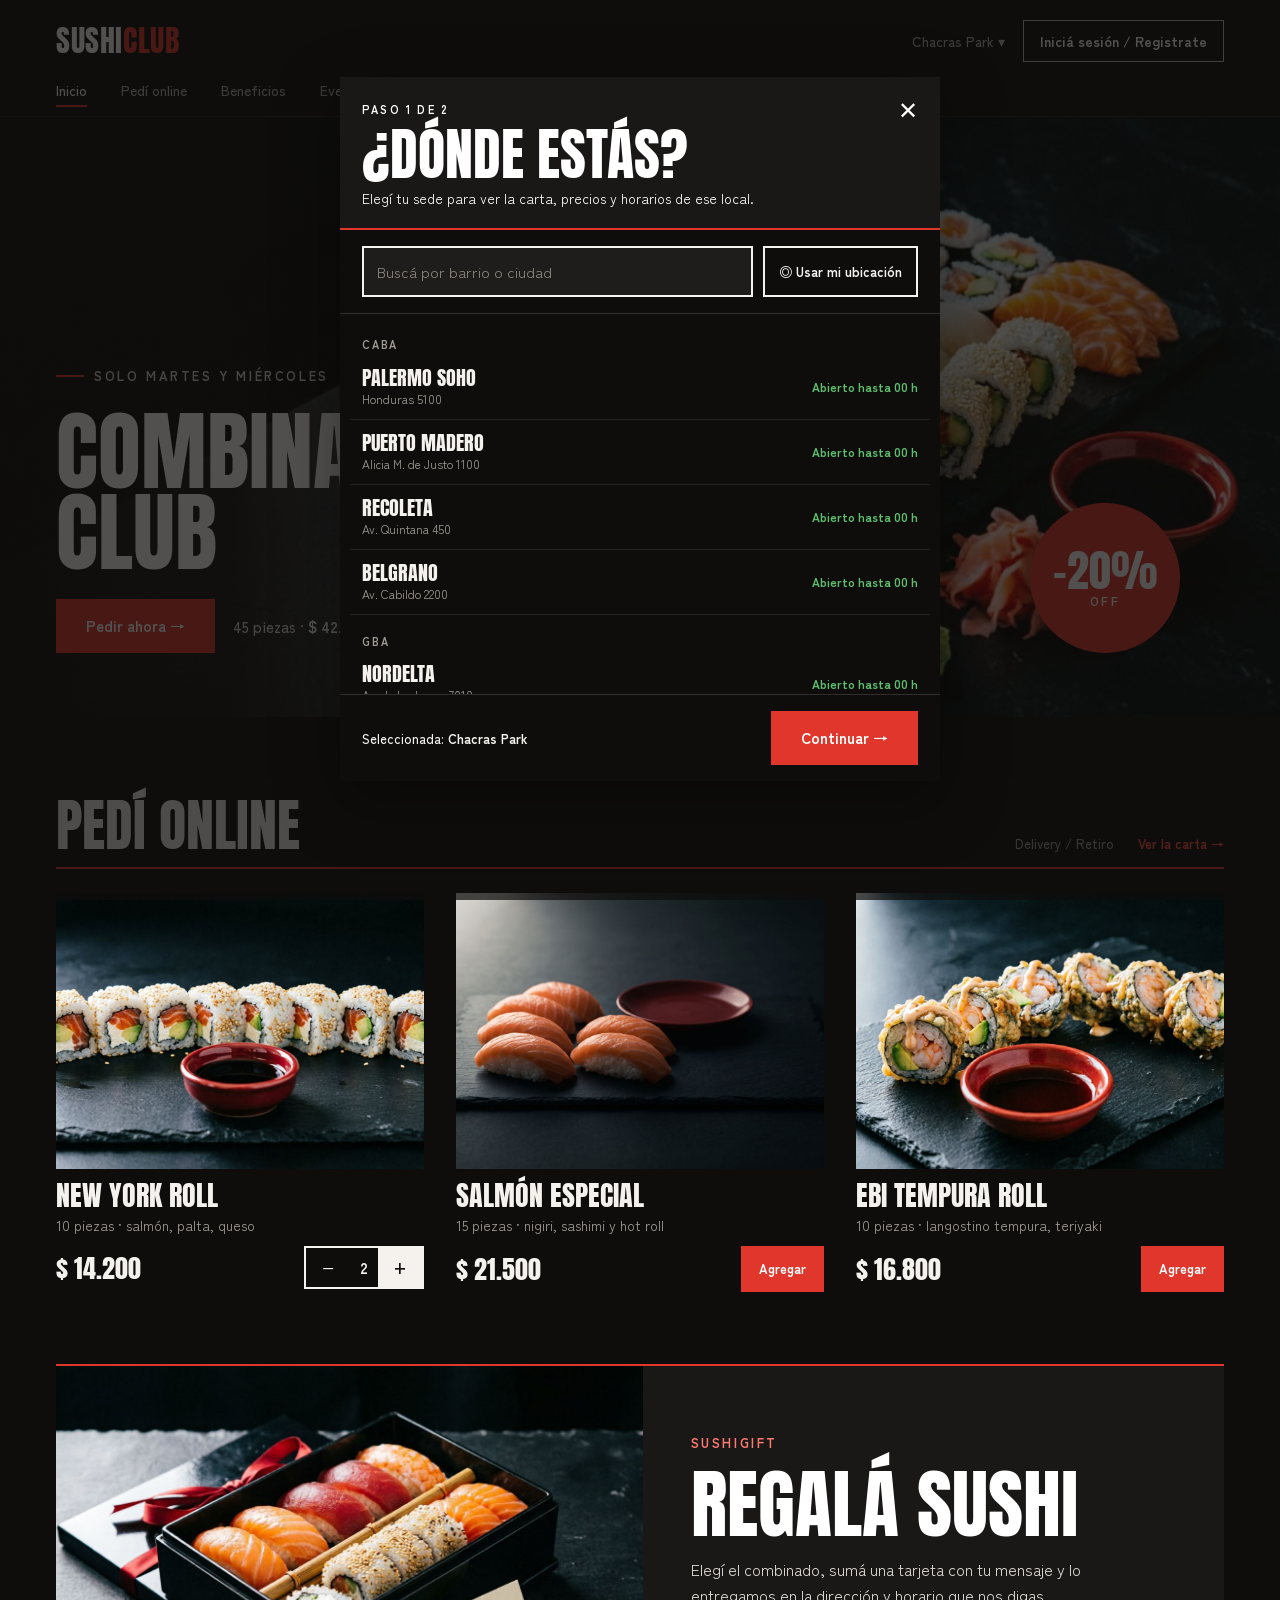
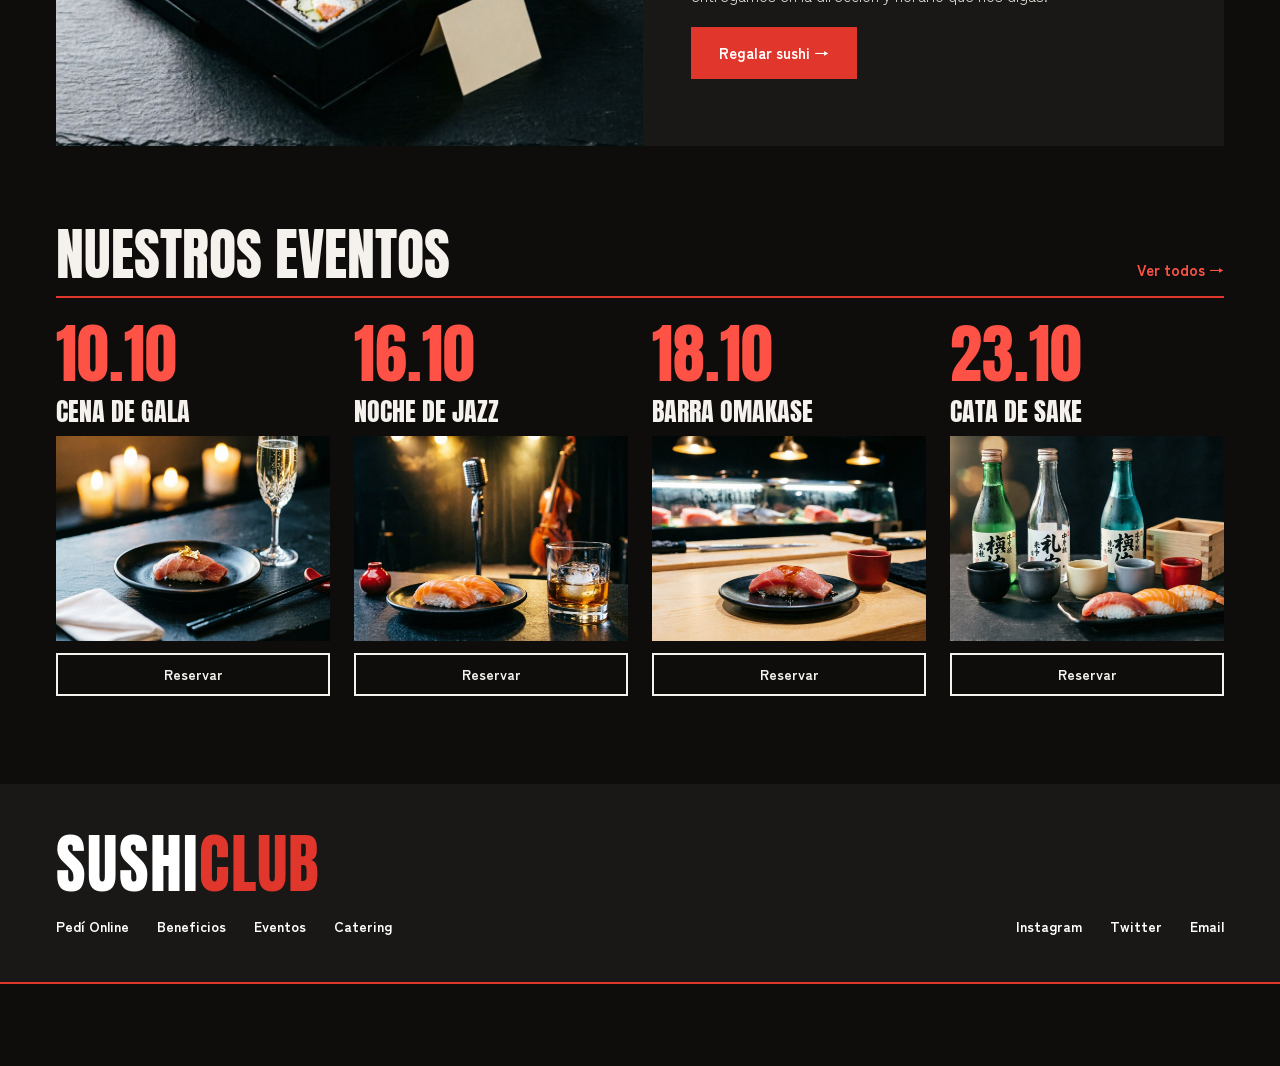
==== index.html @ 19470ce2 "Initializing repository" ====
<!doctype html>
<html lang="es">
<head>
  <meta charset="utf-8">
  <meta name="viewport" content="width=device-width, initial-scale=1">
  <title>SushiClub · Sushi para pedir, regalar y celebrar</title>
  <meta name="theme-color" content="#0e0d0c">
  <link rel="icon" href="img/favicon.svg" type="image/svg+xml">
  <link rel="preconnect" href="https://fonts.googleapis.com">
  <link rel="preconnect" href="https://fonts.gstatic.com" crossorigin>
  <link href="https://fonts.googleapis.com/css2?family=Anton&family=IBM+Plex+Mono:wght@400&family=Zen+Kaku+Gothic+New:wght@400;500;700&display=swap" rel="stylesheet">
  <link rel="stylesheet" href="css/global.css">
  <link rel="stylesheet" href="css/home.css">
  <script type="module" src="js/home.js"></script>
</head>
<body>
  <main id="principal">
    <section class="portada" aria-labelledby="titulo-portada">
      <div class="contenedor portada__interior">
        <div class="portada__sello" aria-hidden="true"><span class="portada__sello-numero">−20%</span><span class="portada__sello-texto">OFF</span></div>
        <div class="portada__contenido">
          <span class="portada__antetitulo"><span class="portada__guion"></span>SOLO MARTES Y MIÉRCOLES</span>
          <h1 class="portada__titulo" id="titulo-portada"><span>Combinado</span><span>Club</span></h1>
          <div class="portada__accion">
            <button type="button" class="boton" data-accion="agregar-portada">Pedir ahora →</button>
            <span class="portada__precio"><span class="solo-desktop">45 piezas · </span><b>$ 42.900</b> <s>$ 53.600</s></span>
          </div>
        </div>
      </div>
    </section>

    <section class="contenedor inicio-bloque" aria-labelledby="titulo-online">
      <div class="encabezado-seccion">
        <h2 class="titulo-seccion" id="titulo-online">Pedí online</h2>
        <div class="encabezado-seccion__extra solo-desktop"><span>Delivery / Retiro</span><a class="enlace-rojo" href="pages/carta.html">Ver la carta →</a></div>
      </div>
      <div class="inicio-productos" id="inicio-productos"></div>
      <div class="inicio-mas solo-mobile"><a class="enlace-rojo" href="pages/carta.html">Ver la carta →</a></div>
    </section>

    <div class="contenedor inicio-regalo-contenedor">
      <section class="inicio-regalo" aria-labelledby="titulo-regalo">
        <div class="imagen inicio-regalo__imagen"><img src="img/gift/sushigift.jpg" alt="Caja SushiGift con cinta roja" loading="lazy"></div>
        <span class="inicio-regalo__antetitulo">SUSHIGIFT</span>
        <h2 class="inicio-regalo__titulo" id="titulo-regalo">Regalá sushi</h2>
        <p class="inicio-regalo__texto">
          <span class="solo-desktop">Elegí el combinado, sumá una tarjeta con tu mensaje y lo entregamos en la dirección y horario que nos digas.</span>
          <span class="solo-mobile">Elegí el combinado, sumá tu mensaje y lo entregamos donde nos digas.</span>
        </p>
        <a class="boton inicio-regalo__accion" href="pages/gift.html">Regalar sushi →</a>
      </section>
    </div>

    <section class="contenedor inicio-bloque inicio-bloque--ultimo" aria-labelledby="titulo-eventos">
      <div class="encabezado-seccion">
        <h2 class="titulo-seccion" id="titulo-eventos">Nuestros eventos</h2>
        <a class="enlace-rojo solo-desktop" href="pages/eventos.html">Ver todos →</a>
      </div>
      <div class="inicio-eventos" id="inicio-eventos"></div>
    </section>
  </main>
</body>
</html>
---- css/global.css ----
/* ==========================================================================
   SushiClub · estilos globales
   Variables, reset, tipografía, layout y componentes compartidos.
   ========================================================================== */

:root {
  /* Fondos */
  --fondo: #0e0d0c;
  --fondo-2: #1a1817;
  --fondo-3: #1f1d1b;
  --fondo-4: #2a2724;
  --linea: #3a3734;
  --raya-a: #1c1a19;
  --raya-b: #181615;

  /* Texto */
  --texto: #f5f2ee;
  --texto-2: #dcd7d0;
  --texto-3: #c4bfb8;
  --apagado: #b9b4ad;
  --apagado-2: #a39d95;
  --apagado-3: #8c867e;

  /* Acento */
  --rojo: #e0362b;
  --rojo-oscuro: #c8261c;
  --rojo-claro: #ff5247;
  --rojo-suave: #ff7a70;
  --verde: #5fbf6e;
  --whatsapp: #25d366;
  --whatsapp-claro: #3ee07a;

  /* Bordes */
  --borde: rgba(245, 242, 238, .25);
  --borde-suave: rgba(245, 242, 238, .2);
  --borde-tenue: rgba(245, 242, 238, .15);

  /* Tipografía */
  --fuente-texto: 'Zen Kaku Gothic New', system-ui, sans-serif;
  --fuente-titulo: 'Anton', 'Impact', sans-serif;
  --fuente-mono: 'IBM Plex Mono', ui-monospace, monospace;

  /* Layout */
  --ancho-maximo: 1280px;
  --margen: clamp(18px, 4.4vw, 56px);
  --distancia-panel: 72px;
}

/* ---------- Reset ---------- */
*, *::before, *::after { box-sizing: border-box; }
html { -webkit-text-size-adjust: 100%; text-size-adjust: 100%; }
body {
  margin: 0;
  min-height: 100vh;
  background: var(--fondo);
  color: var(--texto);
  font: 400 15px/1.5 var(--fuente-texto);
  -webkit-font-smoothing: antialiased;
}
img { display: block; max-width: 100%; }
h1, h2, h3, h4, p { margin: 0; }
ul, ol { margin: 0; padding: 0; list-style: none; }
a { color: inherit; text-decoration: none; }
button {
  font: inherit;
  color: inherit;
  background: none;
  border: 0;
  padding: 0;
  cursor: pointer;
  text-align: inherit;
}
input, textarea, select { font-family: inherit; color: var(--texto); }
input::placeholder, textarea::placeholder { color: var(--apagado-3); }
:focus-visible { outline: 2px solid var(--rojo-suave); outline-offset: 2px; }
[hidden] { display: none !important; }

.salto-contenido {
  position: absolute;
  left: 12px;
  top: -60px;
  z-index: 100;
  padding: 10px 14px;
  background: var(--rojo);
  color: #fff;
  font-weight: 700;
}
.salto-contenido:focus { top: 12px; }

/* ---------- Layout ---------- */
.contenedor {
  width: 100%;
  max-width: var(--ancho-maximo);
  margin-inline: auto;
  padding-inline: var(--margen);
}

/* Banda oscura (encabezados de pantalla, paneles). --filete suma la línea roja inferior. */
.banda { background: var(--fondo-2); color: #fff; }
.banda--filete { box-shadow: inset 0 -2px 0 var(--rojo); }

.solo-mobile { display: none !important; }
@media (max-width: 899px) {
  .solo-desktop { display: none !important; }
  .solo-mobile { display: revert !important; }
}

/* Dos columnas: contenido + panel lateral (carrito, pago, catering, gift). */
.dos-columnas {
  display: flex;
  flex-wrap: wrap;
  gap: clamp(32px, 5vw, 64px);
  align-items: flex-start;
  padding-top: clamp(28px, 4.4vw, 56px);
  padding-bottom: clamp(48px, 6.9vw, 88px);
}
.dos-columnas__principal { flex: 1 1 560px; min-width: 0; }
.dos-columnas__lateral { flex: 1 1 340px; max-width: 100%; }

/* ---------- Tipografía ---------- */
.titulo-pantalla {
  font: 400 clamp(52px, 7.5vw, 96px)/.9 var(--fuente-titulo);
  text-transform: uppercase;
}
.titulo-pantalla--filete { border-bottom: 2px solid var(--rojo); padding-bottom: 14px; }

.titulo-seccion {
  font: 400 clamp(38px, 4.4vw, 56px)/1 var(--fuente-titulo);
  text-transform: uppercase;
}

.antetitulo {
  font: 700 clamp(11px, 1.1vw, 14px) var(--fuente-texto);
  letter-spacing: .2em;
}
.antetitulo--suave { color: var(--rojo-suave); }

.bajada {
  font: 400 clamp(14px, 1.3vw, 16px)/1.6 var(--fuente-texto);
  color: var(--texto-2);
}

.texto-mono { font: 400 13px var(--fuente-mono); color: var(--apagado-2); }

.enlace-rojo { color: var(--rojo-claro); font-weight: 700; white-space: nowrap; }
.enlace-rojo:hover { color: var(--rojo-suave); }

.logo {
  font: 400 30px/1 var(--fuente-titulo);
  letter-spacing: .02em;
  color: #fff;
  white-space: nowrap;
}
.logo span { color: var(--rojo); }
.logo--chico { font-size: 23px; }
.logo--mediano { font-size: clamp(21px, 2.4vw, 30px); }
.logo--grande { font-size: 64px; }

/* Encabezado de sección con filete rojo */
.encabezado-seccion {
  display: flex;
  flex-wrap: wrap;
  gap: 8px 20px;
  justify-content: space-between;
  align-items: flex-end;
  border-bottom: 2px solid var(--rojo);
  padding-bottom: 14px;
}
.encabezado-seccion__extra {
  display: flex;
  gap: 16px 24px;
  align-items: baseline;
  font: 500 13px var(--fuente-texto);
  color: var(--apagado-2);
}

/* Cabecera de pantalla (banda con antetítulo + título) */
.cabecera-pantalla {
  padding-top: clamp(24px, 3.2vw, 40px);
  padding-bottom: clamp(36px, 5vw, 64px);
}
.cabecera-pantalla .titulo-pantalla { margin-top: 10px; }
.cabecera-pantalla .bajada { margin-top: 18px; max-width: 480px; }

/* ---------- Botones ---------- */
.boton {
  display: inline-flex;
  align-items: center;
  justify-content: center;
  gap: 10px;
  padding: 16px 28px;
  background: var(--rojo);
  color: #fff;
  border: 2px solid var(--rojo);
  font: 700 15px/1.2 var(--fuente-texto);
  text-align: center;
  white-space: nowrap;
  cursor: pointer;
  transition: background .15s, border-color .15s, color .15s;
}
.boton:hover { background: var(--rojo-oscuro); border-color: var(--rojo-oscuro); }
.boton--borde { background: transparent; border-color: var(--texto); color: var(--texto); }
.boton--borde:hover { background: var(--texto); border-color: var(--texto); color: var(--fondo); }
.boton--claro { background: var(--texto); border-color: var(--texto); color: var(--fondo); }
.boton--claro:hover { background: #fff; border-color: #fff; }
.boton--chico { padding: 11px 16px; font-size: 13px; }
.boton--grande { padding: 16px 28px; font-size: 16px; }
.boton--ancho { display: flex; width: 100%; }
.boton.esta-deshabilitado, .boton:disabled { background: var(--apagado-2); border-color: var(--apagado-2); cursor: not-allowed; }
.boton--whatsapp { background: var(--whatsapp); border-color: var(--whatsapp); color: var(--fondo); }
.boton--whatsapp:hover { background: var(--whatsapp-claro); border-color: var(--whatsapp-claro); }

.boton-texto {
  font: 500 13px var(--fuente-texto);
  color: var(--apagado-2);
  text-decoration: underline;
  padding: 10px 0;
  white-space: nowrap;
}
.boton-texto:hover { color: var(--texto); }

/* ---------- Imagen (con fondo rayado mientras carga) ---------- */
.imagen {
  position: relative;
  overflow: hidden;
  background: repeating-linear-gradient(135deg, var(--raya-a) 0 12px, var(--raya-b) 12px 24px);
  aspect-ratio: 4 / 3;
}
.imagen img { width: 100%; height: 100%; object-fit: cover; }
.imagen--cuadrada { aspect-ratio: 1; }
.imagen--panoramica { aspect-ratio: 16 / 9; }
.imagen--tarjeta { aspect-ratio: 16 / 10; }

/* ---------- Etiquetas e insignias ---------- */
.etiqueta {
  position: absolute;
  top: 0;
  left: 0;
  padding: 5px 8px;
  background: var(--fondo-2);
  color: #fff;
  font: 700 10px var(--fuente-texto);
  letter-spacing: .1em;
}
.insignia {
  display: inline-block;
  align-self: flex-start;
  padding: 3px 8px;
  background: var(--rojo);
  color: #fff;
  font: 700 11px var(--fuente-texto);
  letter-spacing: .14em;
}
.insignia--mini { padding: 2px 6px; font-size: 10px; letter-spacing: .12em; }

/* ---------- Selector de cantidad ---------- */
.cantidad {
  display: inline-flex;
  align-items: center;
  border: 2px solid var(--texto);
  font: 700 15px var(--fuente-texto);
}
.cantidad__boton { width: 44px; padding: 9px 0; text-align: center; }
.cantidad__boton:hover { background: var(--fondo-4); }
.cantidad__boton--mas { background: var(--texto); color: var(--fondo); }
.cantidad__boton--mas:hover { background: #fff; }
.cantidad__valor { min-width: 28px; padding: 0 4px; text-align: center; white-space: nowrap; }

/* ---------- Pasos numerados ---------- */
.pasos {
  display: flex;
  gap: clamp(8px, 1.6vw, 20px);
  align-items: center;
  padding: 18px 0;
  font: 700 13px var(--fuente-texto);
  overflow-x: auto;
  scrollbar-width: none;
}
.pasos__item, .pasos__boton { flex: none; display: flex; align-items: center; gap: 8px; color: var(--apagado-3); }
.pasos__numero {
  display: grid;
  place-items: center;
  width: 26px;
  height: 26px;
  background: var(--apagado);
  color: #fff;
  font: 400 14px var(--fuente-titulo);
}
.pasos__item.esta-hecho, .pasos__item.esta-actual, .pasos__item.esta-hecho .pasos__boton { color: var(--texto); }
.pasos__item.esta-hecho .pasos__numero, .pasos__item.esta-actual .pasos__numero { background: var(--rojo); }
.pasos__boton:hover span:last-child { text-decoration: underline; }
.pasos-linea { border-bottom: 1px solid var(--borde-tenue); }

/* ---------- Fichas y opciones ---------- */
.fichas { display: flex; flex-wrap: wrap; gap: 8px; }
.ficha {
  flex: none;
  padding: 12px 16px;
  border: 2px solid var(--borde);
  background: transparent;
  color: var(--texto);
  font: 700 13px var(--fuente-texto);
  white-space: nowrap;
}
.ficha:hover { border-color: var(--texto); }
.ficha.esta-activo { background: var(--texto); border-color: var(--texto); color: var(--fondo); }

.opciones { display: grid; grid-template-columns: repeat(auto-fit, minmax(200px, 1fr)); gap: 12px; }
.opcion {
  display: flex;
  flex-direction: column;
  gap: 4px;
  padding: 16px;
  border: 2px solid var(--borde-suave);
  background: transparent;
  color: var(--texto);
}
.opcion:hover { border-color: var(--borde); }
.opcion.esta-activo { border-color: var(--rojo); background: var(--fondo-3); }
.opcion.esta-deshabilitado { color: var(--apagado-2); cursor: not-allowed; }
.opcion__titulo { font: 700 15px var(--fuente-texto); }
.opcion__detalle { font: 400 12px var(--fuente-texto); opacity: .75; }

/* Radio grande (retiro / delivery) */
.tarjeta-radio {
  display: flex;
  gap: 14px;
  align-items: center;
  width: 100%;
  padding: 16px;
  border: 2px solid var(--linea);
}
.tarjeta-radio.esta-activo { border-color: var(--rojo); }
.tarjeta-radio__punto {
  flex: none;
  display: grid;
  place-items: center;
  width: 18px;
  height: 18px;
  border: 2px solid #fff;
  border-radius: 50%;
}
.tarjeta-radio.esta-activo .tarjeta-radio__punto::after {
  content: '';
  width: 10px;
  height: 10px;
  border-radius: 50%;
  background: var(--rojo);
}
.tarjeta-radio__texto { flex: 1; display: flex; flex-direction: column; gap: 2px; }
.tarjeta-radio__titulo { font: 700 16px var(--fuente-texto); }
.tarjeta-radio__detalle { font: 400 13px var(--fuente-texto); color: var(--apagado); }

/* ---------- Formularios ---------- */
.grilla-form { display: grid; grid-template-columns: repeat(auto-fit, minmax(220px, 1fr)); gap: 14px; }
.grilla-form--chica { grid-template-columns: repeat(auto-fit, minmax(140px, 1fr)); }
.campo { display: flex; flex-direction: column; gap: 6px; min-width: 0; }
.campo--completo { grid-column: 1 / -1; }
.campo__etiqueta { font: 700 13px var(--fuente-texto); }
.entrada {
  width: 100%;
  padding: 14px;
  border: 2px solid var(--borde);
  background: var(--fondo-3);
  font-size: 15px;
  border-radius: 0;
  outline: none;
  -webkit-appearance: none;
  appearance: none;
}
.entrada:focus { border-color: var(--texto); }
.entrada.tiene-error { border-color: var(--rojo); }
textarea.entrada { resize: vertical; }
input[type="date"].entrada { padding: 13px; color-scheme: dark; }
.error-form { font: 700 13px var(--fuente-texto); color: var(--rojo-claro); }
.error-form--chico { font-size: 12px; }

.casilla {
  display: flex;
  gap: 12px;
  align-items: flex-start;
  font: 500 14px/1.5 var(--fuente-texto);
  text-align: left;
}
.casilla__caja {
  flex: none;
  display: grid;
  place-items: center;
  width: 22px;
  height: 22px;
  border: 2px solid var(--texto);
  color: #fff;
  font-size: 13px;
}
.casilla.esta-marcado .casilla__caja { background: var(--rojo); }

/* ---------- Panel lateral ---------- */
.panel {
  position: sticky;
  top: var(--distancia-panel);
  display: flex;
  flex-direction: column;
  gap: 16px;
  padding: clamp(24px, 2.8vw, 36px);
  background: var(--fondo-2);
  color: #fff;
}
.panel__titulo { font: 400 clamp(30px, 3.1vw, 40px)/1 var(--fuente-titulo); text-transform: uppercase; }
.panel__lineas {
  display: flex;
  flex-direction: column;
  gap: 8px;
  font: 400 14px var(--fuente-texto);
  color: var(--texto-2);
}
.fila { display: flex; justify-content: space-between; gap: 10px; }
.fila > :first-child { min-width: 0; }
.fila > :last-child { flex: none; white-space: nowrap; }
.panel__total { display: flex; justify-content: space-between; align-items: baseline; gap: 12px; }
.panel__total span { font: 700 16px var(--fuente-texto); }
.panel__total strong { font: 400 clamp(30px, 3.1vw, 40px) var(--fuente-titulo); }
.panel__nota { font: 400 12px/1.5 var(--fuente-texto); color: var(--apagado); }
.separador-arriba { border-top: 1px solid var(--linea); padding-top: 14px; }

/* Bloque de evento reservado (carrito) */
.caja-evento {
  display: flex;
  flex-direction: column;
  gap: 12px;
  border: 3px solid var(--rojo);
  background: var(--fondo-3);
  padding: clamp(16px, 2vw, 24px);
}

/* Tarjeta de producto ---------------------------------------------------- */
.producto { display: flex; flex-direction: column; gap: 12px; min-width: 0; }
.producto__cuerpo { display: flex; flex-direction: column; gap: 6px; min-width: 0; flex: 1; }
.producto__nombre { font: 400 28px/1.05 var(--fuente-titulo); text-transform: uppercase; }
.producto__descripcion { font: 400 14px/1.4 var(--fuente-texto); color: var(--apagado-2); }
.producto__club { align-self: flex-start; font-size: 12px; text-align: left; white-space: normal; }
.producto__compra {
  display: flex;
  flex-wrap: wrap;
  gap: 8px;
  justify-content: space-between;
  align-items: center;
  margin-top: 4px;
  min-height: 44px;
}
.producto__precio { display: flex; flex-wrap: wrap; align-items: baseline; gap: 2px 8px; }
.producto__importe { font: 400 26px var(--fuente-titulo); white-space: nowrap; }
.producto__anterior { font: 500 13px var(--fuente-texto); color: var(--rojo-claro); white-space: nowrap; }
.producto__agregar { padding: 13px 16px; }

/* ---------- Barra "Volver" (carrito / pago) ---------- */
.barra-volver__interior {
  display: flex;
  justify-content: space-between;
  align-items: center;
  padding-top: clamp(12px, 1.7vw, 22px);
  padding-bottom: clamp(12px, 1.7vw, 22px);
}
.barra-volver__enlace { font: 700 15px var(--fuente-texto); padding: 12px 0; white-space: nowrap; }
.barra-volver__enlace:hover { color: var(--rojo-suave); }

/* ---------- Encabezado principal ---------- */
.encabezado { background: var(--fondo); color: #fff; border-bottom: 1px solid var(--fondo-4); }
.encabezado__superior {
  display: flex;
  align-items: center;
  justify-content: space-between;
  gap: 32px;
  padding-top: 20px;
}
.encabezado__marca { display: flex; align-items: center; gap: 8px; }
.encabezado__acciones { display: flex; align-items: center; gap: 14px; font: 700 14px var(--fuente-texto); }
.encabezado__sede { color: var(--apagado); font-weight: 500; padding: 10px 4px; white-space: nowrap; }
.encabezado__sede:hover { color: #fff; }
.encabezado__ingreso { padding: 10px 16px; border: 1px solid var(--texto-3); white-space: nowrap; }
.encabezado__ingreso:hover { background: var(--texto); color: var(--fondo); }
.navegacion { display: flex; gap: 34px; padding-top: 18px; padding-bottom: 16px; font: 500 14px var(--fuente-texto); }
.navegacion a { color: var(--apagado); white-space: nowrap; }
.navegacion a:hover { color: #fff; }
.navegacion a.esta-activo {
  color: #fff;
  text-decoration: underline;
  text-decoration-color: var(--rojo);
  text-decoration-thickness: 2px;
  text-underline-offset: 9px;
}

.hamburguesa { display: flex; flex-direction: column; justify-content: center; gap: 5px; width: 44px; height: 44px; }
.hamburguesa span { display: block; height: 2px; width: 22px; background: var(--texto); }
.hamburguesa span:last-child { width: 14px; background: var(--rojo); }

@media (max-width: 899px) {
  .encabezado__superior { padding-top: 10px; padding-bottom: 10px; padding-inline: 18px; }
  .encabezado .logo { font-size: 23px; }
  .encabezado__ingreso-mobile { display: grid !important; place-items: center; height: 44px; padding: 0 6px; font: 700 12px var(--fuente-texto); color: var(--apagado); }
  .encabezado__sede-mobile { display: block !important; padding: 4px 18px 12px; font: 500 12px var(--fuente-texto); color: var(--apagado); }
  .encabezado__sede-mobile b { color: #fff; }
  .hamburguesa.solo-mobile { display: flex !important; }
}

/* ---------- Menú mobile ---------- */
.menu-fondo { position: fixed; inset: 0; z-index: 50; background: rgba(14, 13, 12, .72); display: none; }
.menu-lateral {
  position: fixed;
  top: 0;
  bottom: 0;
  left: 0;
  z-index: 51;
  width: min(300px, 86vw);
  background: var(--fondo-2);
  color: var(--texto);
  border-right: 2px solid var(--rojo);
  overflow-y: auto;
  display: flex;
  flex-direction: column;
  transform: translateX(-105%);
  transition: transform .2s ease;
  visibility: hidden;
}
.menu-abierto .menu-lateral { transform: none; visibility: visible; }
.menu-abierto .menu-fondo { display: block; }
.menu-abierto { overflow: hidden; }
.menu-lateral__cabecera {
  display: flex;
  justify-content: space-between;
  align-items: center;
  padding: 10px 12px 10px 18px;
  border-bottom: 1px solid var(--fondo-4);
}
.menu-lateral__cerrar { display: grid; place-items: center; width: 44px; height: 44px; font-size: 22px; }
.menu-lateral__sede {
  display: flex;
  justify-content: space-between;
  align-items: center;
  padding: 14px 18px;
  font: 500 13px var(--fuente-texto);
  color: var(--apagado);
  border-bottom: 1px solid var(--fondo-4);
}
.menu-lateral__sede b { color: var(--texto); }
.menu-lateral__enlace {
  display: flex;
  align-items: center;
  padding: 15px 18px;
  border-bottom: 1px solid var(--fondo-4);
  font: 400 22px/1 var(--fuente-titulo);
  text-transform: uppercase;
  color: var(--texto-3);
}
.menu-lateral__enlace.esta-activo { color: #fff; box-shadow: inset 4px 0 0 var(--rojo); }
.menu-lateral__ingreso { margin: 18px; font-size: 14px; padding: 15px; }

/* ---------- Pie ---------- */
.pie__interior {
  display: flex;
  justify-content: space-between;
  align-items: flex-end;
  gap: 24px;
  padding-top: 48px;
  padding-bottom: 48px;
}
.pie__principal { flex: 1; display: flex; flex-direction: column; gap: 20px; }
.pie__enlaces, .pie__redes { display: flex; flex-wrap: wrap; gap: 12px 28px; font: 700 14px var(--fuente-texto); }
.pie a:hover, .pie button:hover { color: var(--rojo-suave); }
@media (max-width: 899px) {
  .pie__interior {
    display: grid;
    grid-template-columns: 1fr auto;
    gap: 18px 12px;
    align-items: start;
    padding-top: 32px;
    padding-bottom: 32px;
  }
  .pie__principal { display: contents; }
  .pie .logo--grande { grid-column: 1 / -1; font-size: 40px; }
  .pie__enlaces, .pie__redes { flex-direction: column; gap: 0; font-size: 13px; }
  .pie__redes { align-items: flex-end; }
  .pie__enlaces a, .pie__redes button { padding: 6px 0; }
}

/* ---------- Barra flotante "Mi carrito" ---------- */
.barra-carrito {
  position: fixed;
  left: 0;
  right: 0;
  bottom: 0;
  z-index: 40;
  background: var(--fondo-2);
  color: var(--texto);
  border-top: 3px solid var(--rojo);
  box-shadow: 0 -10px 30px rgba(0, 0, 0, .5);
}
.con-modal .barra-carrito { display: none; }
.barra-carrito__interior {
  display: flex;
  flex-wrap: wrap;
  gap: 10px 24px;
  align-items: center;
  justify-content: space-between;
  padding-top: 14px;
  padding-bottom: 14px;
}
.barra-carrito__info { display: flex; flex-direction: column; gap: 4px; min-width: 0; }
.barra-carrito__titulo { font: 400 24px/1 var(--fuente-titulo); text-transform: uppercase; white-space: nowrap; }
.barra-carrito__productos { font: 400 13px var(--fuente-texto); color: var(--texto-3); }
.barra-carrito__evento { display: flex; gap: 8px; align-items: center; font: 500 12px var(--fuente-texto); color: var(--texto-3); }
.barra-carrito__derecha { display: flex; align-items: center; gap: 18px; margin-left: auto; }
.barra-carrito__total { display: flex; flex-direction: column; align-items: flex-end; gap: 2px; }
.barra-carrito__total span { font: 500 11px var(--fuente-texto); letter-spacing: .12em; color: var(--apagado-2); }
.barra-carrito__total strong { font: 400 26px/1 var(--fuente-titulo); white-space: nowrap; }
.barra-carrito .boton { padding: 15px 22px; font-size: 14px; }

/* ---------- Aviso (toast) ---------- */
.aviso {
  position: fixed;
  left: 50%;
  bottom: 28px;
  transform: translateX(-50%);
  z-index: 60;
  max-width: calc(100vw - 32px);
  padding: 12px 18px;
  background: var(--fondo-2);
  color: #fff;
  border-left: 3px solid var(--rojo);
  font: 500 13px var(--fuente-texto);
  box-shadow: 0 4px 20px rgba(0, 0, 0, .4);
}
body:has(.barra-carrito) .aviso { bottom: calc(var(--alto-barra-carrito, 96px) + 16px); }

/* ---------- Modales ---------- */
.con-modal { overflow: hidden; }
.fondo-modal { position: fixed; inset: 0; z-index: 30; background: rgba(14, 13, 12, .72); }
.modal {
  position: fixed;
  z-index: 31;
  top: clamp(24px, 6vw, 96px);
  left: 50%;
  transform: translateX(-50%);
  width: min(600px, calc(100% - 24px));
  max-height: calc(100vh - 48px);
  overflow-y: auto;
  background: var(--fondo);
  display: flex;
  flex-direction: column;
  box-shadow: 0 20px 60px rgba(0, 0, 0, .35);
}
.modal--ancho { width: min(720px, calc(100% - 24px)); }
.modal__cabecera { padding: 20px 22px 22px; display: flex; flex-direction: column; gap: 8px; }
.modal__superior { display: flex; justify-content: space-between; align-items: center; }
.modal__superior .antetitulo { font-size: 11px; }
.modal__cerrar { display: grid; place-items: center; width: 44px; height: 44px; margin: -10px -12px -10px 0; font: 400 24px var(--fuente-titulo); }
.modal__titulo { font: 400 clamp(40px, 5vw, 56px)/.92 var(--fuente-titulo); text-transform: uppercase; }
.modal__bajada { font: 400 14px var(--fuente-texto); }
.modal__bajada--suave { color: var(--texto-2); }
.modal__busqueda {
  display: flex;
  flex-wrap: wrap;
  gap: 10px;
  padding: 16px 22px;
  border-bottom: 1px solid var(--borde-tenue);
}
.modal__busqueda .entrada { flex: 1 1 220px; width: auto; padding: 13px; }
.modal__busqueda .boton { padding: 13px 14px; }
.modal__pie {
  display: flex;
  flex-wrap: wrap;
  gap: 12px;
  justify-content: space-between;
  align-items: center;
  padding: 16px 22px;
  border-top: 1px solid var(--borde-tenue);
}
.modal__seleccion { font: 500 13px var(--fuente-texto); white-space: nowrap; }
.modal__enlaces {
  display: flex;
  flex-wrap: wrap;
  justify-content: space-between;
  gap: 12px;
  padding: 14px 22px;
  font: 700 13px var(--fuente-texto);
}
.modal__enlaces button { padding: 10px 0; }
.modal__enlaces .esta-apagado { color: var(--apagado-2); }
.modal__enlaces button:hover { color: #fff; }

.lista-sedes { max-height: 380px; overflow-y: auto; overflow-x: hidden; scrollbar-width: thin; padding: 4px 22px 12px; }
.lista-sedes__zona { padding-top: 14px; }
.lista-sedes__etiqueta { font: 700 11px var(--fuente-texto); letter-spacing: .16em; color: var(--apagado-2); }
.lista-sedes__vacio { padding: 20px 0; font: 400 14px var(--fuente-texto); color: var(--apagado-2); }
.sede {
  display: flex;
  justify-content: space-between;
  align-items: center;
  gap: 12px;
  width: calc(100% + 24px);
  margin: 0 -12px;
  padding: 12px;
  border-bottom: 1px solid rgba(245, 242, 238, .1);
}
.sede:hover:not(:disabled) { background: var(--fondo-3); }
.sede.esta-activo { background: var(--fondo-3); }
.sede:disabled { cursor: default; }
.sede__texto { display: flex; flex-direction: column; gap: 2px; }
.sede__nombre { font: 400 20px/1.05 var(--fuente-titulo); text-transform: uppercase; white-space: nowrap; }
.sede.esta-activo .sede__nombre, .sede.esta-activo .sede__estado { color: var(--rojo); }
.sede.esta-cerrado .sede__nombre, .sede.esta-cerrado .sede__estado { color: var(--apagado-2); }
.sede__direccion { font: 400 12px var(--fuente-texto); color: var(--apagado-2); }
.sede__estado { flex: none; font: 700 12px var(--fuente-texto); color: var(--verde); }

.servicios { display: grid; grid-template-columns: repeat(auto-fit, minmax(260px, 1fr)); gap: 1px; background: var(--borde-tenue); }
.servicio { display: flex; flex-direction: column; gap: 6px; padding: 20px 22px; background: var(--fondo); }
.servicio:hover { background: var(--fondo-3); }
.servicio__titulo { font: 400 26px/1 var(--fuente-titulo); text-transform: uppercase; }
.servicio--destacado .servicio__titulo { color: var(--rojo); }
.servicio__descripcion { font: 400 13px/1.45 var(--fuente-texto); color: var(--texto-3); }

/* ---------- Pantalla de éxito (confirmación, gift enviado) ---------- */
.exito { display: flex; flex-direction: column; align-items: center; text-align: center; gap: 22px; }
.exito__tilde {
  display: grid;
  place-items: center;
  width: clamp(120px, 14vw, 180px);
  height: clamp(120px, 14vw, 180px);
  border-radius: 50%;
  background: var(--rojo);
  color: #fff;
  font: 400 clamp(64px, 7.5vw, 96px)/1 var(--fuente-titulo);
}
.exito__acciones { display: flex; flex-wrap: wrap; justify-content: center; gap: 12px; }

/* Movimiento reducido */
@media (prefers-reduced-motion: reduce) {
  *, *::before, *::after { transition: none !important; }
}
---- css/home.css ----
/* Inicio (Home) */

/* ---------- Portada ---------- */
.portada {
  position: relative;
  background: var(--fondo) url(../img/productos/combo45.jpg) 80% 50% / cover no-repeat;
  color: #fff;
}
.portada::before {
  content: '';
  position: absolute;
  left: 0;
  top: 0;
  bottom: 0;
  width: 60%;
  background: linear-gradient(90deg, rgba(14, 13, 12, .95) 30%, rgba(14, 13, 12, 0));
}
.portada__interior {
  position: relative;
  min-height: 600px;
  display: flex;
  align-items: flex-end;
}
.portada__sello {
  position: absolute;
  right: 100px;
  bottom: 64px;
  z-index: 2;
  width: 150px;
  height: 150px;
  border-radius: 50%;
  background: var(--rojo);
  color: #fff;
  display: flex;
  flex-direction: column;
  align-items: center;
  justify-content: center;
  box-shadow: 0 10px 30px rgba(0, 0, 0, .45);
}
.portada__sello-numero { font: 400 44px/1 var(--fuente-titulo); }
.portada__sello-texto { font: 700 12px var(--fuente-texto); letter-spacing: .2em; }
.portada__contenido {
  position: relative;
  padding: 40px 0 64px;
  display: flex;
  flex-direction: column;
  gap: 26px;
}
.portada__antetitulo {
  display: flex;
  gap: 10px;
  align-items: center;
  font: 700 13px var(--fuente-texto);
  letter-spacing: .2em;
  color: var(--texto-2);
  white-space: nowrap;
}
.portada__guion { width: 28px; height: 2px; background: var(--rojo); }
.portada__titulo {
  font: 400 88px/.92 var(--fuente-titulo);
  text-transform: uppercase;
}
.portada__titulo span { display: block; }
.portada__accion { display: flex; flex-wrap: wrap; gap: 18px; align-items: center; }
.portada__precio { font: 500 15px var(--fuente-texto); color: var(--texto-2); white-space: nowrap; }
.portada__precio b { color: #fff; }
.portada__precio s { color: var(--rojo-claro); }

/* ---------- Bloques ---------- */
.inicio-bloque { padding-top: 80px; }
.inicio-bloque--ultimo { padding-bottom: 88px; }

.inicio-productos {
  display: grid;
  grid-template-columns: repeat(3, minmax(0, 1fr));
  gap: 32px;
  padding-top: 24px;
}

/* ---------- SushiGift ---------- */
.inicio-regalo-contenedor { margin-top: 72px; }
.inicio-regalo {
  display: grid;
  grid-template-columns: minmax(0, 1.1fr) minmax(0, 1fr);
  grid-template-rows: 1fr auto auto auto auto 1fr;
  grid-template-areas:
    "imagen ."
    "imagen antetitulo"
    "imagen titulo"
    "imagen texto"
    "imagen accion"
    "imagen .";
  column-gap: 48px;
  row-gap: 18px;
  background: var(--fondo-2);
  color: #fff;
  border-top: 2px solid var(--rojo);
}
.inicio-regalo__imagen { grid-area: imagen; min-height: 380px; aspect-ratio: auto; }
.inicio-regalo__imagen img { object-position: 48% 50%; }
.inicio-regalo__antetitulo { grid-area: antetitulo; font: 700 13px var(--fuente-texto); letter-spacing: .2em; color: var(--rojo-suave); padding-right: 48px; }
.inicio-regalo__titulo { grid-area: titulo; font: 400 76px/.92 var(--fuente-titulo); text-transform: uppercase; padding-right: 48px; }
.inicio-regalo__texto { grid-area: texto; max-width: 480px; font: 400 16px/1.6 var(--fuente-texto); color: var(--texto-2); padding-right: 48px; }
.inicio-regalo__accion { grid-area: accion; justify-self: start; padding: 15px 26px; }

/* ---------- Eventos ---------- */
.inicio-eventos {
  display: grid;
  grid-template-columns: repeat(4, minmax(0, 1fr));
  gap: 24px;
  padding-top: 24px;
}
.inicio-evento { display: flex; flex-direction: column; gap: 12px; }
.inicio-evento__fecha { font: 400 64px/1 var(--fuente-titulo); color: var(--rojo-claro); }
.inicio-evento__nombre { font: 400 26px/1 var(--fuente-titulo); text-transform: uppercase; white-space: nowrap; }
.inicio-evento__nombre:hover { color: var(--rojo-suave); }
.inicio-evento__boton { padding: 11px; font-size: 14px; }

/* ---------- Mobile ---------- */
@media (max-width: 899px) {
  .portada { background-position: 62% 30%; }
  .portada::before {
    top: auto;
    right: 0;
    width: auto;
    height: 70%;
    background: linear-gradient(0deg, rgba(14, 13, 12, .97) 35%, rgba(14, 13, 12, 0));
  }
  .portada__interior { min-height: 480px; }
  .portada__sello { right: 18px; top: 22px; bottom: auto; width: 96px; height: 96px; }
  .portada__sello-numero { font-size: 30px; }
  .portada__sello-texto { font-size: 8px; }
  .portada__contenido { padding: 18px 0 26px; gap: 14px; }
  .portada__antetitulo { font-size: 11px; }
  .portada__titulo { font-size: 52px; }
  .portada__accion { gap: 12px; }
  .portada__accion .boton { padding: 14px 20px; font-size: 14px; }
  .portada__precio { font-size: 13px; }

  .inicio-bloque { padding-top: 44px; }
  .inicio-bloque--ultimo { padding-bottom: 44px; }
  .inicio-bloque .titulo-seccion { font-size: 38px; }
  .inicio-bloque .encabezado-seccion { padding-bottom: 10px; }

  .inicio-productos { grid-template-columns: 1fr 1fr; gap: 14px; padding-top: 14px; }
  .inicio-productos > :nth-child(3) { display: none; }
  .producto--inicio { gap: 8px; }
  .producto--inicio .imagen { aspect-ratio: 1; }
  .producto--inicio .producto__nombre { font-size: 19px; line-height: 1; }
  .producto--inicio .producto__descripcion { display: none; }
  .producto--inicio .producto__compra { flex-direction: column; align-items: stretch; gap: 8px; margin: 0; min-height: 0; }
  .producto--inicio .producto__importe { font-size: 18px; }
  .producto--inicio .producto__agregar { padding: 13px 0; }
  .producto--inicio .producto__cantidad { justify-content: space-between; }
  .inicio-mas { display: flex !important; justify-content: flex-end; padding-top: 6px; }
  .inicio-mas a { padding: 14px 0; font-size: 13px; }

  .inicio-regalo-contenedor { margin-top: 32px; padding-inline: 0; }
  .inicio-regalo {
    grid-template-columns: 1fr;
    grid-template-rows: none;
    grid-template-areas: "antetitulo" "titulo" "imagen" "texto" "accion";
    row-gap: 16px;
    justify-items: center;
    text-align: center;
    padding: 36px 20px;
    border-top: 0;
  }
  .inicio-regalo__imagen { width: 100%; min-height: 0; aspect-ratio: 16 / 10; }
  .inicio-regalo__antetitulo, .inicio-regalo__titulo, .inicio-regalo__texto { padding-right: 0; }
  .inicio-regalo__antetitulo { font-size: 11px; }
  .inicio-regalo__titulo { font-size: 48px; }
  .inicio-regalo__texto { font-size: 14px; line-height: 1.55; }
  .inicio-regalo__accion { justify-self: center; padding: 14px 22px; font-size: 14px; }

  .inicio-eventos { grid-template-columns: 1fr 1fr; gap: 18px 14px; padding-top: 14px; }
  .inicio-evento { gap: 8px; }
  .inicio-evento__fecha { font-size: 36px; }
  .inicio-evento__nombre { font-size: 18px; }
  .inicio-evento__boton { padding: 13px; font-size: 12px; }
}
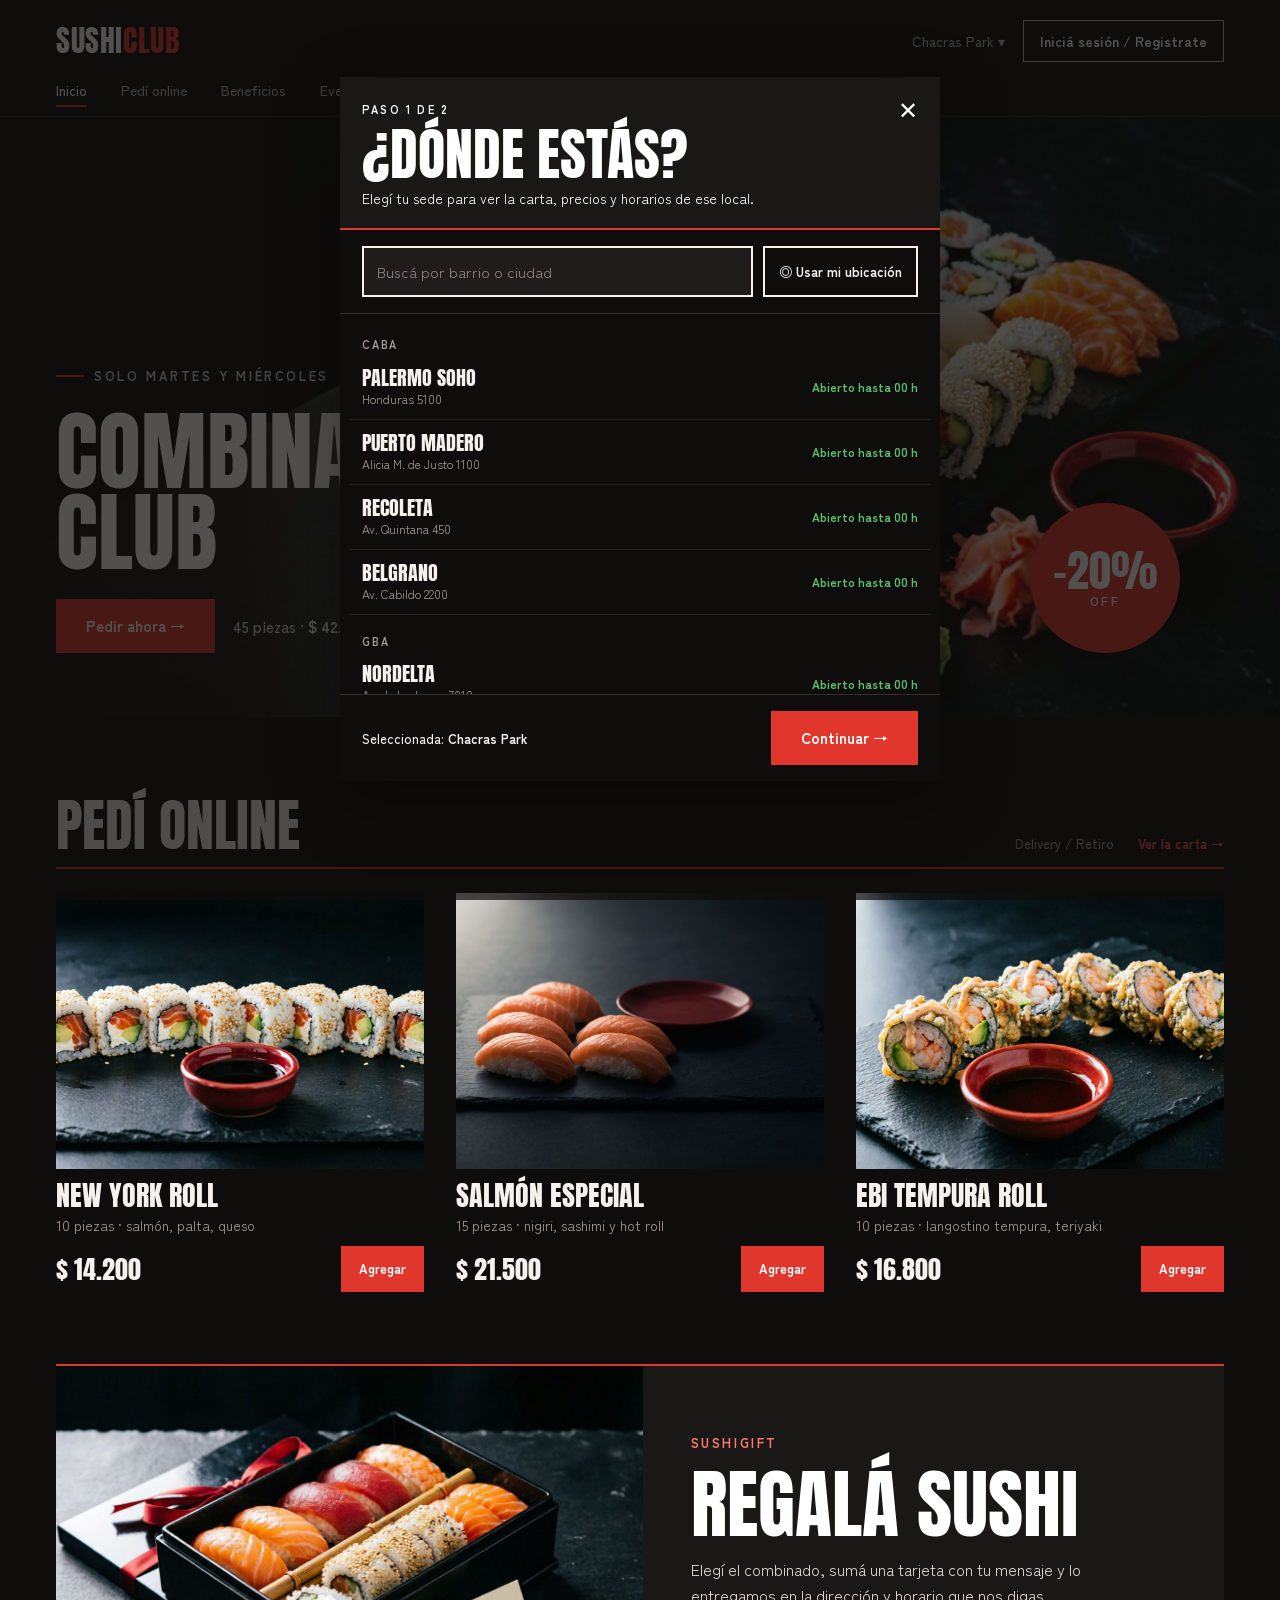
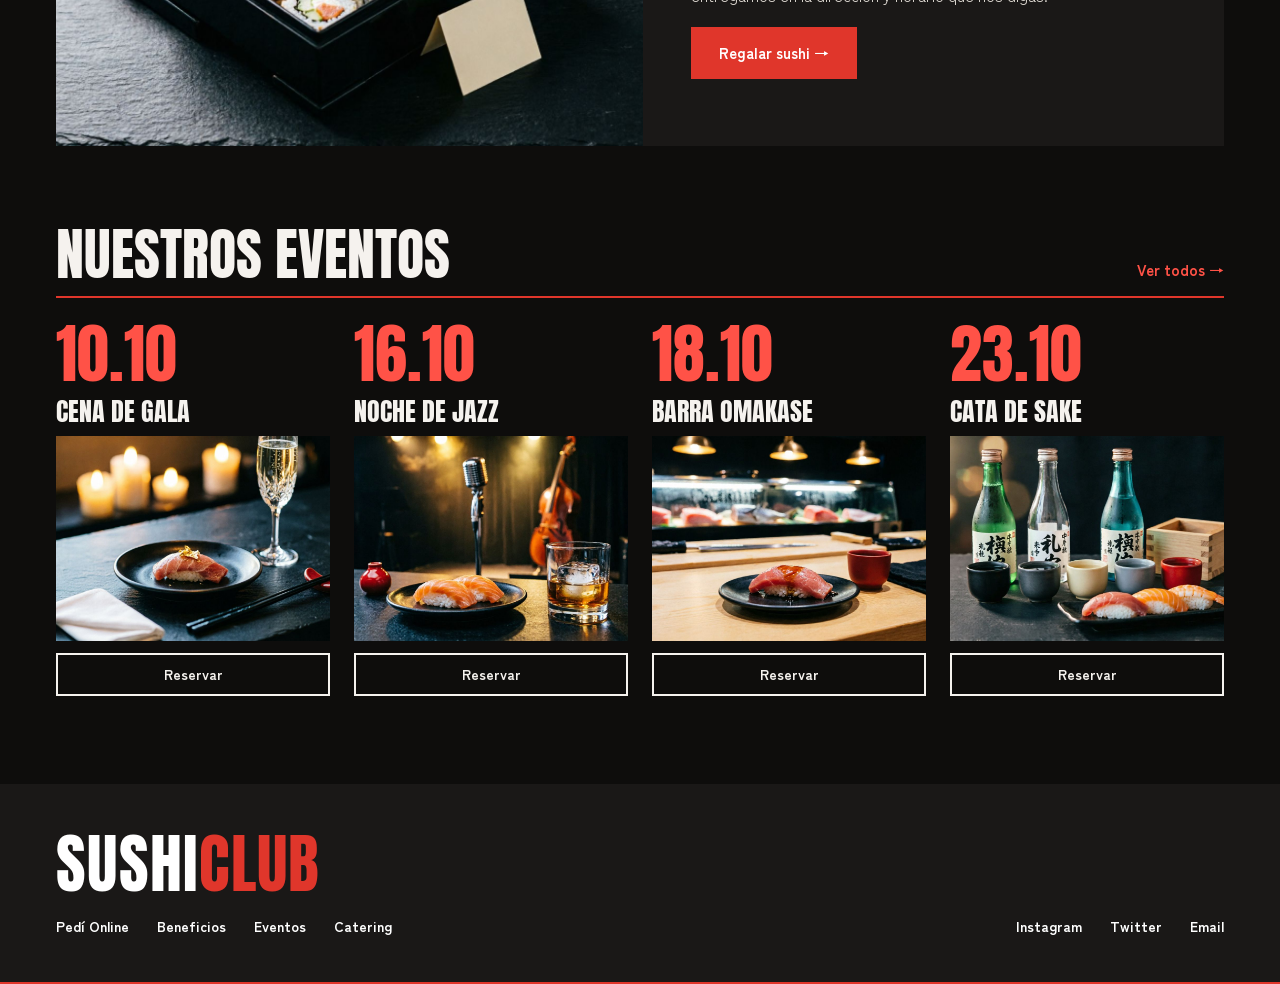
==== commit e3038b87: "Fixing the cart" ====
--- a/index.html
+++ b/index.html
@@ -10,8 +10,14 @@
   <link rel="preconnect" href="https://fonts.gstatic.com" crossorigin>
   <link href="https://fonts.googleapis.com/css2?family=Anton&family=IBM+Plex+Mono:wght@400&family=Zen+Kaku+Gothic+New:wght@400;500;700&display=swap" rel="stylesheet">
   <link rel="stylesheet" href="css/global.css">
-  <link rel="stylesheet" href="css/home.css">
-  <script type="module" src="js/home.js"></script>
+  <link rel="stylesheet" href="css/index.css">
+  <script defer src="js/shared/data.js"></script>
+  <script defer src="js/shared/store.js"></script>
+  <script defer src="js/shared/utils.js"></script>
+  <script defer src="js/shared/components.js"></script>
+  <script defer src="js/shared/modals.js"></script>
+  <script defer src="js/shared/layout.js"></script>
+  <script defer src="js/index.js"></script>
 </head>
 <body>
   <main id="principal">
--- a/css/index.css
+++ b/css/index.css
@@ -0,0 +1,181 @@
+/* Inicio (Home) */
+
+/* ---------- Portada ---------- */
+.portada {
+  position: relative;
+  background: var(--fondo) url(../img/productos/combo45.jpg) 80% 50% / cover no-repeat;
+  color: #fff;
+}
+.portada::before {
+  content: '';
+  position: absolute;
+  left: 0;
+  top: 0;
+  bottom: 0;
+  width: 60%;
+  background: linear-gradient(90deg, rgba(14, 13, 12, .95) 30%, rgba(14, 13, 12, 0));
+}
+.portada__interior {
+  position: relative;
+  min-height: 600px;
+  display: flex;
+  align-items: flex-end;
+}
+.portada__sello {
+  position: absolute;
+  right: 100px;
+  bottom: 64px;
+  z-index: 2;
+  width: 150px;
+  height: 150px;
+  border-radius: 50%;
+  background: var(--rojo);
+  color: #fff;
+  display: flex;
+  flex-direction: column;
+  align-items: center;
+  justify-content: center;
+  box-shadow: 0 10px 30px rgba(0, 0, 0, .45);
+}
+.portada__sello-numero { font: 400 44px/1 var(--fuente-titulo); }
+.portada__sello-texto { font: 700 12px var(--fuente-texto); letter-spacing: .2em; }
+.portada__contenido {
+  position: relative;
+  padding: 40px 0 64px;
+  display: flex;
+  flex-direction: column;
+  gap: 26px;
+}
+.portada__antetitulo {
+  display: flex;
+  gap: 10px;
+  align-items: center;
+  font: 700 13px var(--fuente-texto);
+  letter-spacing: .2em;
+  color: var(--texto-2);
+  white-space: nowrap;
+}
+.portada__guion { width: 28px; height: 2px; background: var(--rojo); }
+.portada__titulo {
+  font: 400 88px/.92 var(--fuente-titulo);
+  text-transform: uppercase;
+}
+.portada__titulo span { display: block; }
+.portada__accion { display: flex; flex-wrap: wrap; gap: 18px; align-items: center; }
+.portada__precio { font: 500 15px var(--fuente-texto); color: var(--texto-2); white-space: nowrap; }
+.portada__precio b { color: #fff; }
+.portada__precio s { color: var(--rojo-claro); }
+
+/* ---------- Bloques ---------- */
+.inicio-bloque { padding-top: 80px; }
+.inicio-bloque--ultimo { padding-bottom: 88px; }
+
+.inicio-productos {
+  display: grid;
+  grid-template-columns: repeat(3, minmax(0, 1fr));
+  gap: 32px;
+  padding-top: 24px;
+}
+
+/* ---------- SushiGift ---------- */
+.inicio-regalo-contenedor { margin-top: 72px; }
+.inicio-regalo {
+  display: grid;
+  grid-template-columns: minmax(0, 1.1fr) minmax(0, 1fr);
+  grid-template-rows: 1fr auto auto auto auto 1fr;
+  grid-template-areas:
+    "imagen ."
+    "imagen antetitulo"
+    "imagen titulo"
+    "imagen texto"
+    "imagen accion"
+    "imagen .";
+  column-gap: 48px;
+  row-gap: 18px;
+  background: var(--fondo-2);
+  color: #fff;
+  border-top: 2px solid var(--rojo);
+}
+.inicio-regalo__imagen { grid-area: imagen; min-height: 380px; aspect-ratio: auto; }
+.inicio-regalo__imagen img { object-position: 48% 50%; }
+.inicio-regalo__antetitulo { grid-area: antetitulo; font: 700 13px var(--fuente-texto); letter-spacing: .2em; color: var(--rojo-suave); padding-right: 48px; }
+.inicio-regalo__titulo { grid-area: titulo; font: 400 76px/.92 var(--fuente-titulo); text-transform: uppercase; padding-right: 48px; }
+.inicio-regalo__texto { grid-area: texto; max-width: 480px; font: 400 16px/1.6 var(--fuente-texto); color: var(--texto-2); padding-right: 48px; }
+.inicio-regalo__accion { grid-area: accion; justify-self: start; padding: 15px 26px; }
+
+/* ---------- Eventos ---------- */
+.inicio-eventos {
+  display: grid;
+  grid-template-columns: repeat(4, minmax(0, 1fr));
+  gap: 24px;
+  padding-top: 24px;
+}
+.inicio-evento { display: flex; flex-direction: column; gap: 12px; }
+.inicio-evento__fecha { font: 400 64px/1 var(--fuente-titulo); color: var(--rojo-claro); }
+.inicio-evento__nombre { font: 400 26px/1 var(--fuente-titulo); text-transform: uppercase; white-space: nowrap; }
+.inicio-evento__nombre:hover { color: var(--rojo-suave); }
+.inicio-evento__boton { padding: 11px; font-size: 14px; }
+
+/* ---------- Mobile ---------- */
+@media (max-width: 899px) {
+  .portada { background-position: 62% 30%; }
+  .portada::before {
+    top: auto;
+    right: 0;
+    width: auto;
+    height: 70%;
+    background: linear-gradient(0deg, rgba(14, 13, 12, .97) 35%, rgba(14, 13, 12, 0));
+  }
+  .portada__interior { min-height: 480px; }
+  .portada__sello { right: 18px; top: 22px; bottom: auto; width: 96px; height: 96px; }
+  .portada__sello-numero { font-size: 30px; }
+  .portada__sello-texto { font-size: 8px; }
+  .portada__contenido { padding: 18px 0 26px; gap: 14px; }
+  .portada__antetitulo { font-size: 11px; }
+  .portada__titulo { font-size: 52px; }
+  .portada__accion { gap: 12px; }
+  .portada__accion .boton { padding: 14px 20px; font-size: 14px; }
+  .portada__precio { font-size: 13px; }
+
+  .inicio-bloque { padding-top: 44px; }
+  .inicio-bloque--ultimo { padding-bottom: 44px; }
+  .inicio-bloque .titulo-seccion { font-size: 38px; }
+  .inicio-bloque .encabezado-seccion { padding-bottom: 10px; }
+
+  .inicio-productos { grid-template-columns: 1fr 1fr; gap: 14px; padding-top: 14px; }
+  .inicio-productos > :nth-child(3) { display: none; }
+  .producto--inicio { gap: 8px; }
+  .producto--inicio .imagen { aspect-ratio: 1; }
+  .producto--inicio .producto__nombre { font-size: 19px; line-height: 1; }
+  .producto--inicio .producto__descripcion { display: none; }
+  .producto--inicio .producto__compra { flex-direction: column; align-items: stretch; gap: 8px; margin: 0; min-height: 0; }
+  .producto--inicio .producto__importe { font-size: 18px; }
+  .producto--inicio .producto__agregar { padding: 13px 0; }
+  .producto--inicio .producto__cantidad { justify-content: space-between; }
+  .inicio-mas { display: flex !important; justify-content: flex-end; padding-top: 6px; }
+  .inicio-mas a { padding: 14px 0; font-size: 13px; }
+
+  .inicio-regalo-contenedor { margin-top: 32px; padding-inline: 0; }
+  .inicio-regalo {
+    grid-template-columns: 1fr;
+    grid-template-rows: none;
+    grid-template-areas: "antetitulo" "titulo" "imagen" "texto" "accion";
+    row-gap: 16px;
+    justify-items: center;
+    text-align: center;
+    padding: 36px 20px;
+    border-top: 0;
+  }
+  .inicio-regalo__imagen { width: 100%; min-height: 0; aspect-ratio: 16 / 10; }
+  .inicio-regalo__antetitulo, .inicio-regalo__titulo, .inicio-regalo__texto { padding-right: 0; }
+  .inicio-regalo__antetitulo { font-size: 11px; }
+  .inicio-regalo__titulo { font-size: 48px; }
+  .inicio-regalo__texto { font-size: 14px; line-height: 1.55; }
+  .inicio-regalo__accion { justify-self: center; padding: 14px 22px; font-size: 14px; }
+
+  .inicio-eventos { grid-template-columns: 1fr 1fr; gap: 18px 14px; padding-top: 14px; }
+  .inicio-evento { gap: 8px; }
+  .inicio-evento__fecha { font-size: 36px; }
+  .inicio-evento__nombre { font-size: 18px; }
+  .inicio-evento__boton { padding: 13px; font-size: 12px; }
+}
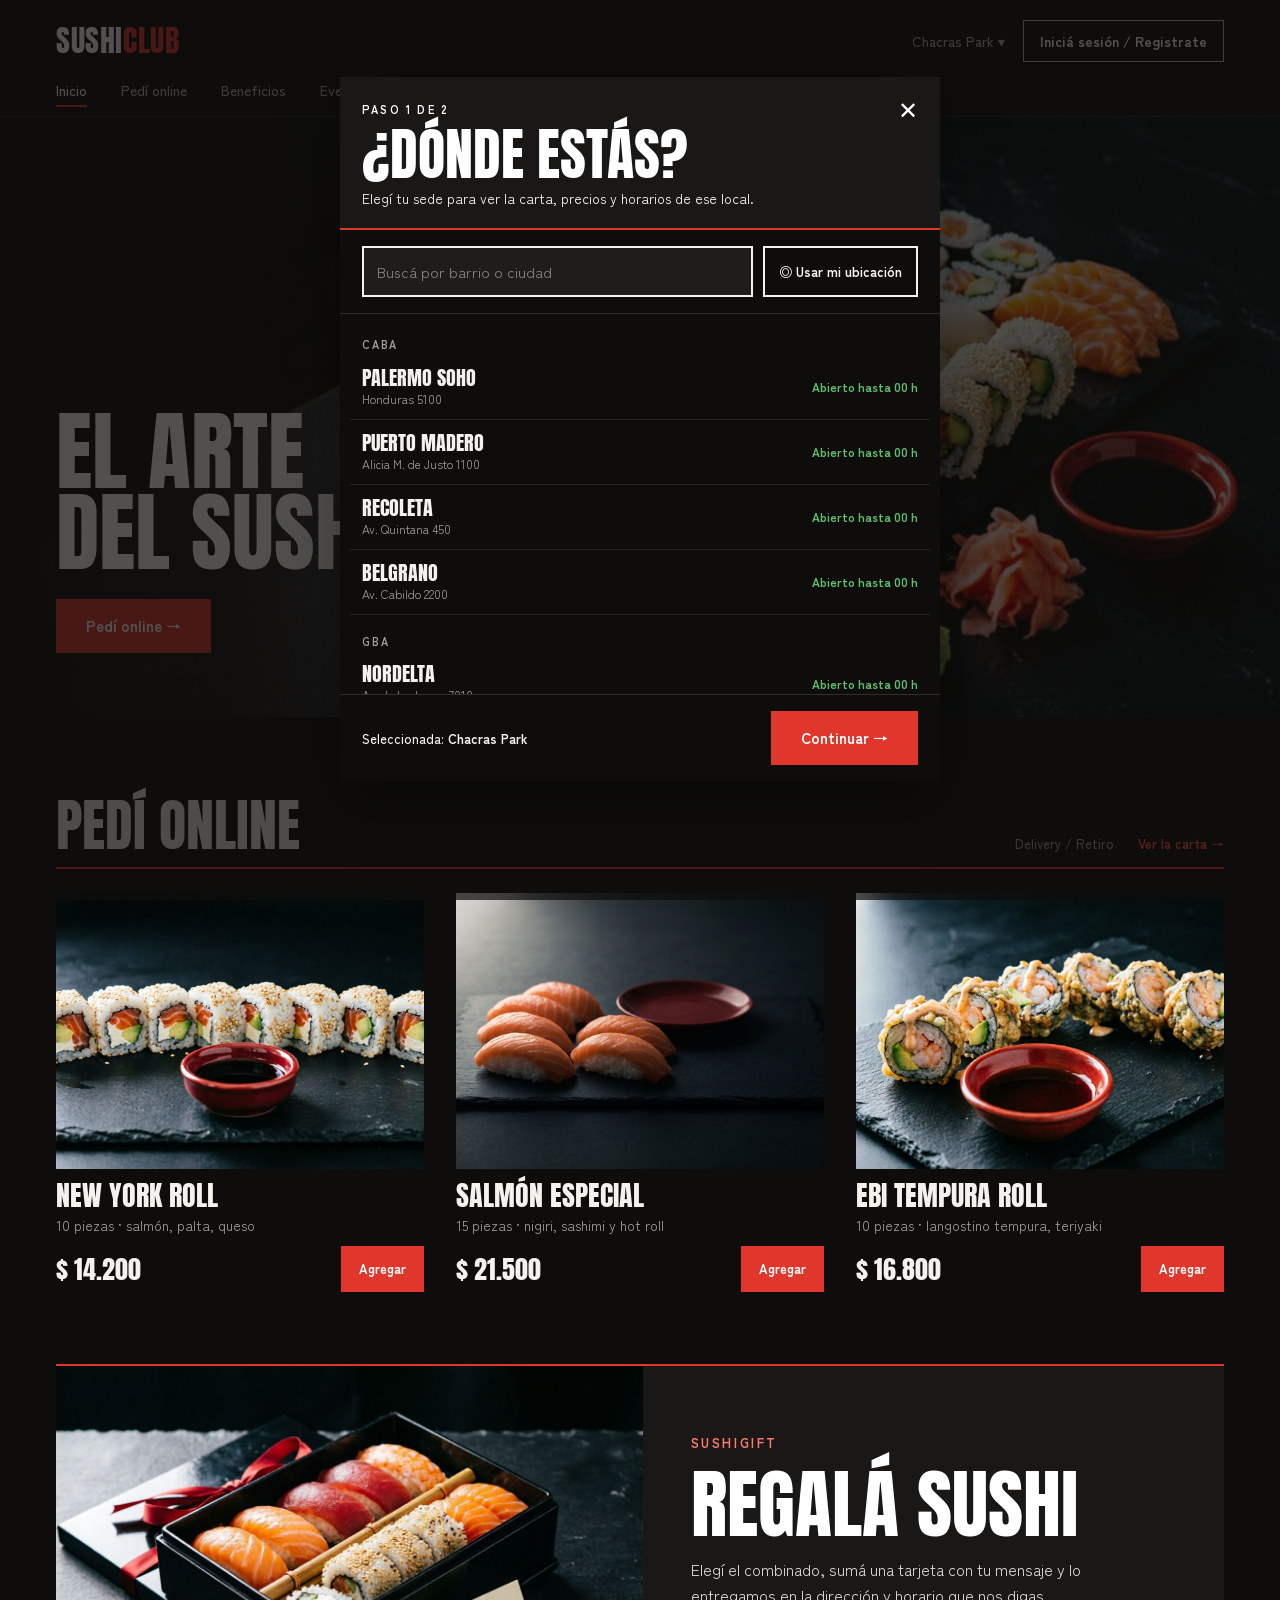
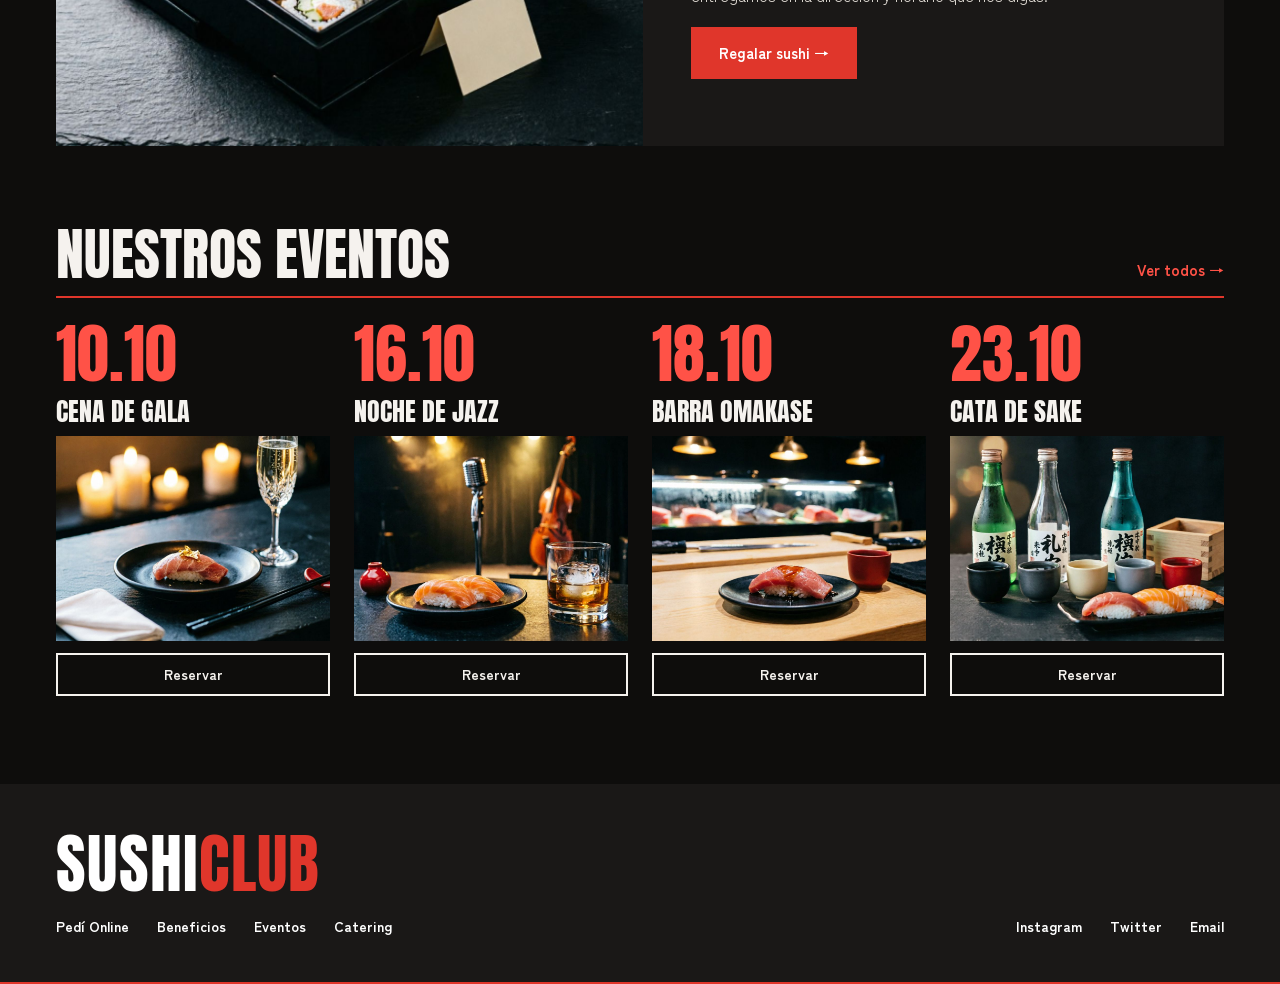
==== commit 351c7e92: "Fixing mobile, tablet and desktop" ====
--- a/index.html
+++ b/index.html
@@ -14,6 +14,7 @@
   <script defer src="js/shared/data.js"></script>
   <script defer src="js/shared/store.js"></script>
   <script defer src="js/shared/utils.js"></script>
+  <script defer src="js/shared/validaciones.js"></script>
   <script defer src="js/shared/components.js"></script>
   <script defer src="js/shared/modals.js"></script>
   <script defer src="js/shared/layout.js"></script>
@@ -22,14 +23,14 @@
 <body>
   <main id="principal">
     <section class="portada" aria-labelledby="titulo-portada">
+      <video class="portada__video" autoplay muted loop playsinline preload="auto" poster="img/productos/combo45.jpg" aria-hidden="true">
+        <source src="video/hero.mp4" type="video/mp4">
+      </video>
       <div class="contenedor portada__interior">
-        <div class="portada__sello" aria-hidden="true"><span class="portada__sello-numero">−20%</span><span class="portada__sello-texto">OFF</span></div>
         <div class="portada__contenido">
-          <span class="portada__antetitulo"><span class="portada__guion"></span>SOLO MARTES Y MIÉRCOLES</span>
-          <h1 class="portada__titulo" id="titulo-portada"><span>Combinado</span><span>Club</span></h1>
+          <h1 class="portada__titulo" id="titulo-portada"><span>El arte</span><span>del sushi</span></h1>
           <div class="portada__accion">
-            <button type="button" class="boton" data-accion="agregar-portada">Pedir ahora →</button>
-            <span class="portada__precio"><span class="solo-desktop">45 piezas · </span><b>$ 42.900</b> <s>$ 53.600</s></span>
+            <a class="boton" href="pages/carta.html">Pedí online →</a>
           </div>
         </div>
       </div>
--- a/css/global.css
+++ b/css/global.css
@@ -100,7 +100,7 @@
 .banda--filete { box-shadow: inset 0 -2px 0 var(--rojo); }
 
 .solo-mobile { display: none !important; }
-@media (max-width: 899px) {
+@media (max-width: 1023px) {
   .solo-desktop { display: none !important; }
   .solo-mobile { display: revert !important; }
 }
@@ -372,8 +372,17 @@
 .entrada.tiene-error { border-color: var(--rojo); }
 textarea.entrada { resize: vertical; }
 input[type="date"].entrada { padding: 13px; color-scheme: dark; }
-.error-form { font: 700 13px var(--fuente-texto); color: var(--rojo-claro); }
-.error-form--chico { font-size: 12px; }
+/* Mensaje de error propio de cada campo (lo maneja js/shared/validaciones.js) */
+.campo__error {
+  display: flex;
+  gap: 6px;
+  font: 700 12px/1.4 var(--fuente-texto);
+  color: var(--rojo-claro);
+}
+.campo__error::before { content: '!'; flex: none; display: grid; place-items: center; width: 16px; height: 16px; border-radius: 50%; background: var(--rojo); color: #fff; font-size: 11px; line-height: 1; }
+.campo__error[hidden] { display: none; }
+.campo__ayuda { font: 400 12px/1.4 var(--fuente-texto); color: var(--apagado-2); }
+.form-nota { font: 400 12px var(--fuente-texto); color: var(--apagado-2); }
 
 .casilla {
   display: flex;
@@ -493,7 +502,7 @@
 .hamburguesa span { display: block; height: 2px; width: 22px; background: var(--texto); }
 .hamburguesa span:last-child { width: 14px; background: var(--rojo); }
 
-@media (max-width: 899px) {
+@media (max-width: 1023px) {
   .encabezado__superior { padding-top: 10px; padding-bottom: 10px; padding-inline: 18px; }
   .encabezado .logo { font-size: 23px; }
   .encabezado__ingreso-mobile { display: grid !important; place-items: center; height: 44px; padding: 0 6px; font: 700 12px var(--fuente-texto); color: var(--apagado); }
@@ -566,7 +575,7 @@
 .pie__principal { flex: 1; display: flex; flex-direction: column; gap: 20px; }
 .pie__enlaces, .pie__redes { display: flex; flex-wrap: wrap; gap: 12px 28px; font: 700 14px var(--fuente-texto); }
 .pie a:hover, .pie button:hover { color: var(--rojo-suave); }
-@media (max-width: 899px) {
+@media (max-width: 767px) {
   .pie__interior {
     display: grid;
     grid-template-columns: 1fr auto;
@@ -732,6 +741,76 @@
 }
 .exito__acciones { display: flex; flex-wrap: wrap; justify-content: center; gap: 12px; }
 
+/* ==========================================================================
+   Breakpoints responsive — ajustes para tablet y mobile
+   Desktop base: ≥ 1024px (sin @media)
+   Tablet: ≤ 1023px
+   Mobile: ≤ 767px
+   ========================================================================== */
+
+/* ---------- Tablet (≤ 1023px) ---------- */
+@media (max-width: 1023px) {
+  :root { --distancia-panel: 56px; }
+  .dos-columnas { gap: clamp(24px, 4vw, 40px); padding-top: clamp(20px, 3vw, 40px); padding-bottom: clamp(32px, 5vw, 64px); }
+  .panel { position: static; top: auto; }
+  .barra-carrito__interior { gap: 10px 18px; }
+  .barra-carrito__titulo { font-size: 20px; }
+  .barra-carrito .boton { padding: 13px 18px; font-size: 13px; }
+}
+
+/* ---------- Mobile (≤ 767px) ---------- */
+@media (max-width: 767px) {
+  body { font-size: 14px; }
+  .dos-columnas { gap: 24px; padding-top: 20px; padding-bottom: 32px; }
+  .dos-columnas__principal, .dos-columnas__lateral { flex: 1 1 100%; }
+
+  .boton { padding: 14px 20px; font-size: 14px; }
+  .boton--grande { padding: 15px 22px; font-size: 15px; }
+  .boton--chico { padding: 10px 14px; font-size: 12px; }
+
+  .cantidad__boton { width: 40px; padding: 8px 0; }
+
+  .tarjeta-radio { padding: 14px; gap: 12px; }
+  .tarjeta-radio__titulo { font-size: 15px; }
+  .tarjeta-radio__detalle { font-size: 12px; }
+
+  .fichas { gap: 6px; }
+  .ficha { padding: 10px 14px; font-size: 12px; }
+
+  .grilla-form, .grilla-form--chica { grid-template-columns: 1fr; gap: 12px; }
+  .entrada { padding: 12px; font-size: 14px; }
+
+  .encabezado-seccion { padding-bottom: 10px; }
+  .encabezado-seccion__extra { font-size: 12px; gap: 10px 16px; }
+
+  .barra-volver__interior { padding-top: 12px; padding-bottom: 12px; }
+  .barra-volver__enlace { font-size: 14px; }
+
+  .panel { padding: 20px; gap: 14px; }
+  .panel__titulo { font-size: 28px; }
+  .panel__total strong { font-size: 32px; }
+  .panel__lineas { font-size: 13px; }
+
+  .barra-carrito__interior { padding-top: 10px; padding-bottom: 10px; gap: 8px 14px; }
+  .barra-carrito__titulo { font-size: 18px; }
+  .barra-carrito__productos, .barra-carrito__evento { font-size: 12px; }
+  .barra-carrito__total strong { font-size: 22px; }
+  .barra-carrito__derecha { gap: 12px; }
+  .barra-carrito .boton { padding: 12px 14px; font-size: 13px; }
+
+  .modal__cabecera { padding: 16px 18px 18px; }
+  .modal__busqueda, .modal__pie, .modal__enlaces { padding-inline: 18px; }
+  .lista-sedes { padding-inline: 18px; }
+  .sede { width: calc(100% + 20px); margin: 0 -10px; padding: 10px; }
+  .sede__nombre { font-size: 18px; }
+
+  .servicios { grid-template-columns: 1fr; }
+  .servicio { padding: 16px 18px; }
+
+  .cabecera-pantalla { padding-top: clamp(16px, 3vw, 24px); padding-bottom: clamp(24px, 4vw, 40px); }
+  .cabecera-pantalla .bajada { margin-top: 12px; }
+}
+
 /* Movimiento reducido */
 @media (prefers-reduced-motion: reduce) {
   *, *::before, *::after { transition: none !important; }
--- a/css/index.css
+++ b/css/index.css
@@ -3,8 +3,22 @@
 /* ---------- Portada ---------- */
 .portada {
   position: relative;
-  background: var(--fondo) url(../img/productos/combo45.jpg) 80% 50% / cover no-repeat;
+  overflow: hidden;
+  background: var(--fondo);
   color: #fff;
+}
+.portada__video {
+  position: absolute;
+  inset: 0;
+  width: 100%;
+  height: 100%;
+  object-fit: cover;
+  object-position: 80% 50%;
+  pointer-events: none;
+}
+@media (prefers-reduced-motion: reduce) {
+  .portada__video { display: none; }
+  .portada { background-image: url(../img/productos/combo45.jpg); background-size: cover; background-position: 80% 50%; }
 }
 .portada::before {
   content: '';
@@ -14,31 +28,15 @@
   bottom: 0;
   width: 60%;
   background: linear-gradient(90deg, rgba(14, 13, 12, .95) 30%, rgba(14, 13, 12, 0));
+  z-index: 1;
 }
 .portada__interior {
   position: relative;
+  z-index: 2;
   min-height: 600px;
   display: flex;
   align-items: flex-end;
 }
-.portada__sello {
-  position: absolute;
-  right: 100px;
-  bottom: 64px;
-  z-index: 2;
-  width: 150px;
-  height: 150px;
-  border-radius: 50%;
-  background: var(--rojo);
-  color: #fff;
-  display: flex;
-  flex-direction: column;
-  align-items: center;
-  justify-content: center;
-  box-shadow: 0 10px 30px rgba(0, 0, 0, .45);
-}
-.portada__sello-numero { font: 400 44px/1 var(--fuente-titulo); }
-.portada__sello-texto { font: 700 12px var(--fuente-texto); letter-spacing: .2em; }
 .portada__contenido {
   position: relative;
   padding: 40px 0 64px;
@@ -46,25 +44,12 @@
   flex-direction: column;
   gap: 26px;
 }
-.portada__antetitulo {
-  display: flex;
-  gap: 10px;
-  align-items: center;
-  font: 700 13px var(--fuente-texto);
-  letter-spacing: .2em;
-  color: var(--texto-2);
-  white-space: nowrap;
-}
-.portada__guion { width: 28px; height: 2px; background: var(--rojo); }
 .portada__titulo {
   font: 400 88px/.92 var(--fuente-titulo);
   text-transform: uppercase;
 }
 .portada__titulo span { display: block; }
 .portada__accion { display: flex; flex-wrap: wrap; gap: 18px; align-items: center; }
-.portada__precio { font: 500 15px var(--fuente-texto); color: var(--texto-2); white-space: nowrap; }
-.portada__precio b { color: #fff; }
-.portada__precio s { color: var(--rojo-claro); }
 
 /* ---------- Bloques ---------- */
 .inicio-bloque { padding-top: 80px; }
@@ -116,9 +101,27 @@
 .inicio-evento__nombre:hover { color: var(--rojo-suave); }
 .inicio-evento__boton { padding: 11px; font-size: 14px; }
 
-/* ---------- Mobile ---------- */
-@media (max-width: 899px) {
-  .portada { background-position: 62% 30%; }
+/* ---------- Tablet (≤ 1023px) ---------- */
+@media (max-width: 1023px) {
+  .portada__interior { min-height: 520px; }
+  .portada__titulo { font-size: 68px; }
+
+  .inicio-bloque { padding-top: 56px; }
+  .inicio-productos { grid-template-columns: repeat(2, minmax(0, 1fr)); gap: 24px; }
+  .inicio-productos > :nth-child(3) { display: none; }
+
+  .inicio-regalo { grid-template-columns: 1fr; grid-template-rows: none; grid-template-areas: "imagen" "antetitulo" "titulo" "texto" "accion"; row-gap: 18px; padding: 32px 0 36px; }
+  .inicio-regalo__imagen { min-height: 0; aspect-ratio: 16 / 9; }
+  .inicio-regalo__antetitulo, .inicio-regalo__titulo, .inicio-regalo__texto { padding-right: 0; padding-inline: var(--margen); }
+  .inicio-regalo__accion { margin-inline: var(--margen); }
+  .inicio-regalo__titulo { font-size: 60px; }
+
+  .inicio-eventos { grid-template-columns: repeat(2, minmax(0, 1fr)); gap: 24px; }
+}
+
+/* ---------- Mobile (≤ 767px) ---------- */
+@media (max-width: 767px) {
+  .portada__video { object-position: 62% 30%; }
   .portada::before {
     top: auto;
     right: 0;
@@ -127,15 +130,10 @@
     background: linear-gradient(0deg, rgba(14, 13, 12, .97) 35%, rgba(14, 13, 12, 0));
   }
   .portada__interior { min-height: 480px; }
-  .portada__sello { right: 18px; top: 22px; bottom: auto; width: 96px; height: 96px; }
-  .portada__sello-numero { font-size: 30px; }
-  .portada__sello-texto { font-size: 8px; }
   .portada__contenido { padding: 18px 0 26px; gap: 14px; }
-  .portada__antetitulo { font-size: 11px; }
   .portada__titulo { font-size: 52px; }
   .portada__accion { gap: 12px; }
   .portada__accion .boton { padding: 14px 20px; font-size: 14px; }
-  .portada__precio { font-size: 13px; }
 
   .inicio-bloque { padding-top: 44px; }
   .inicio-bloque--ultimo { padding-bottom: 44px; }
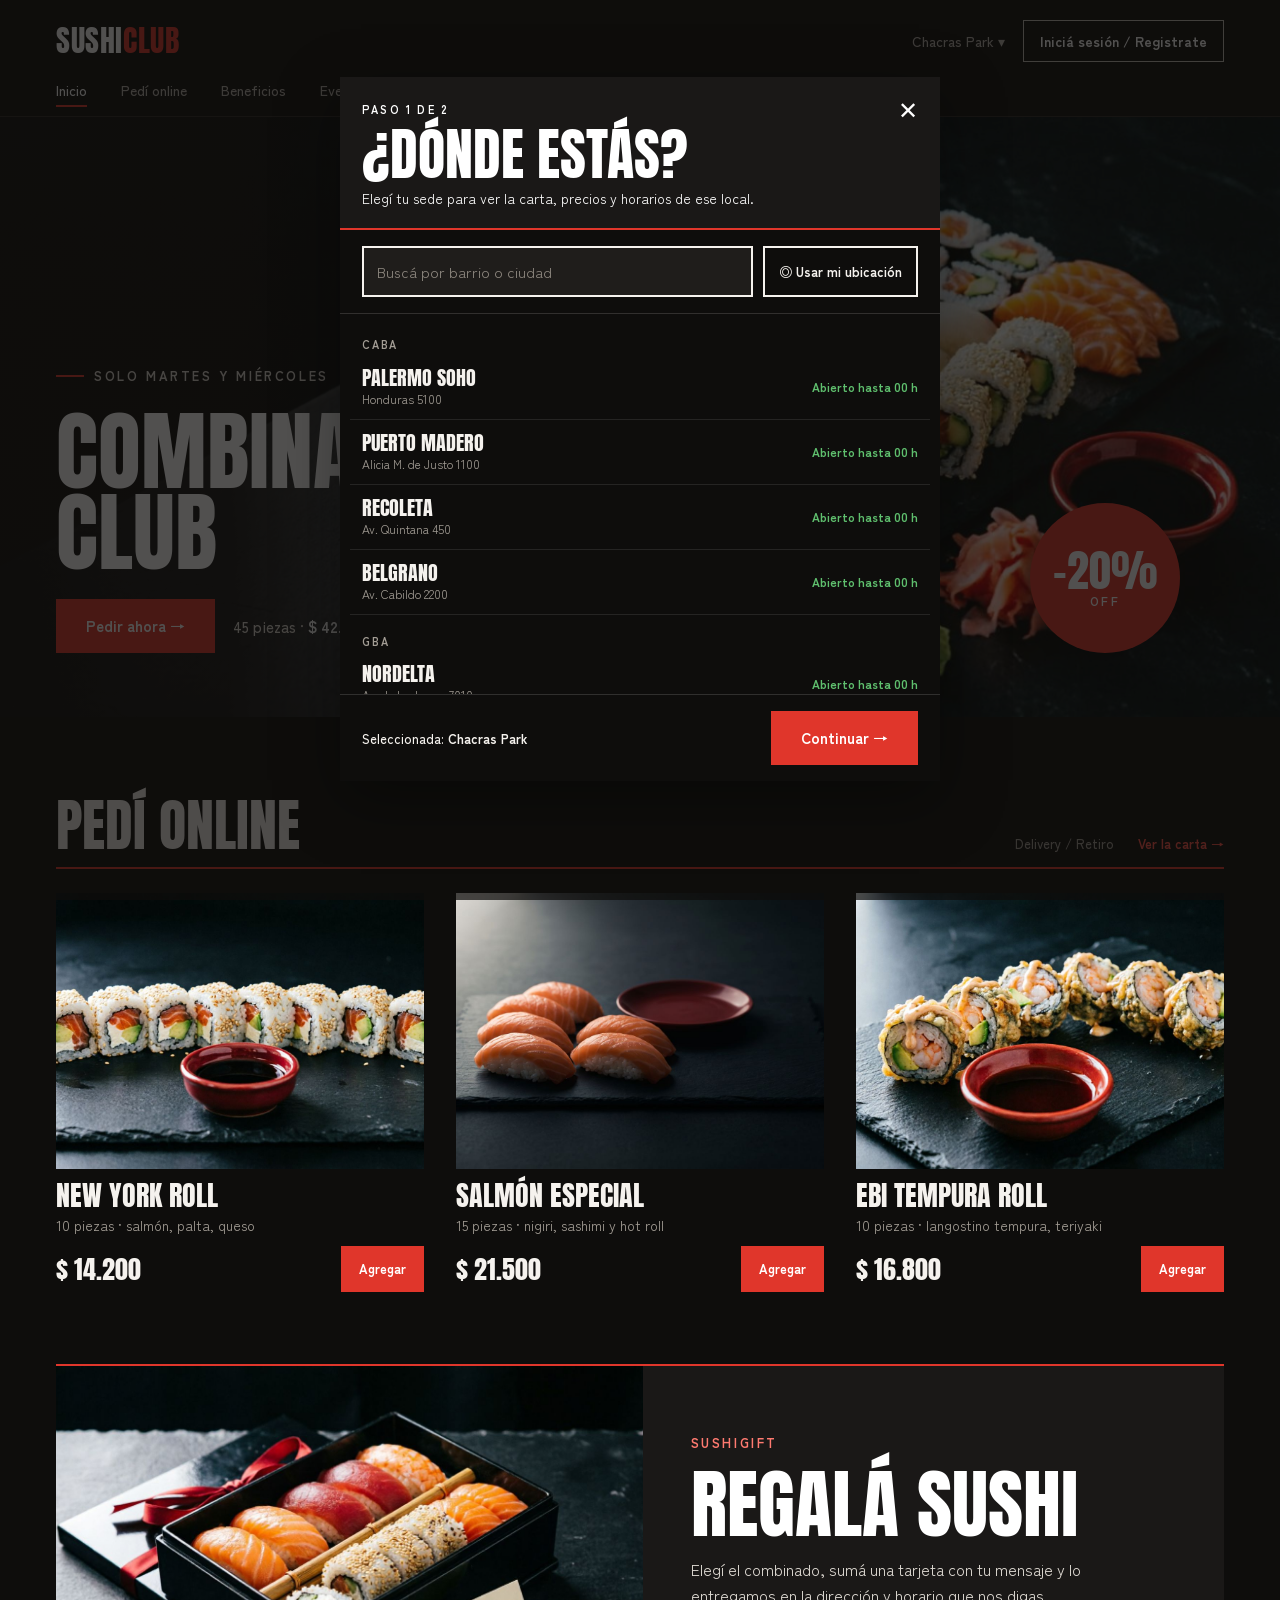
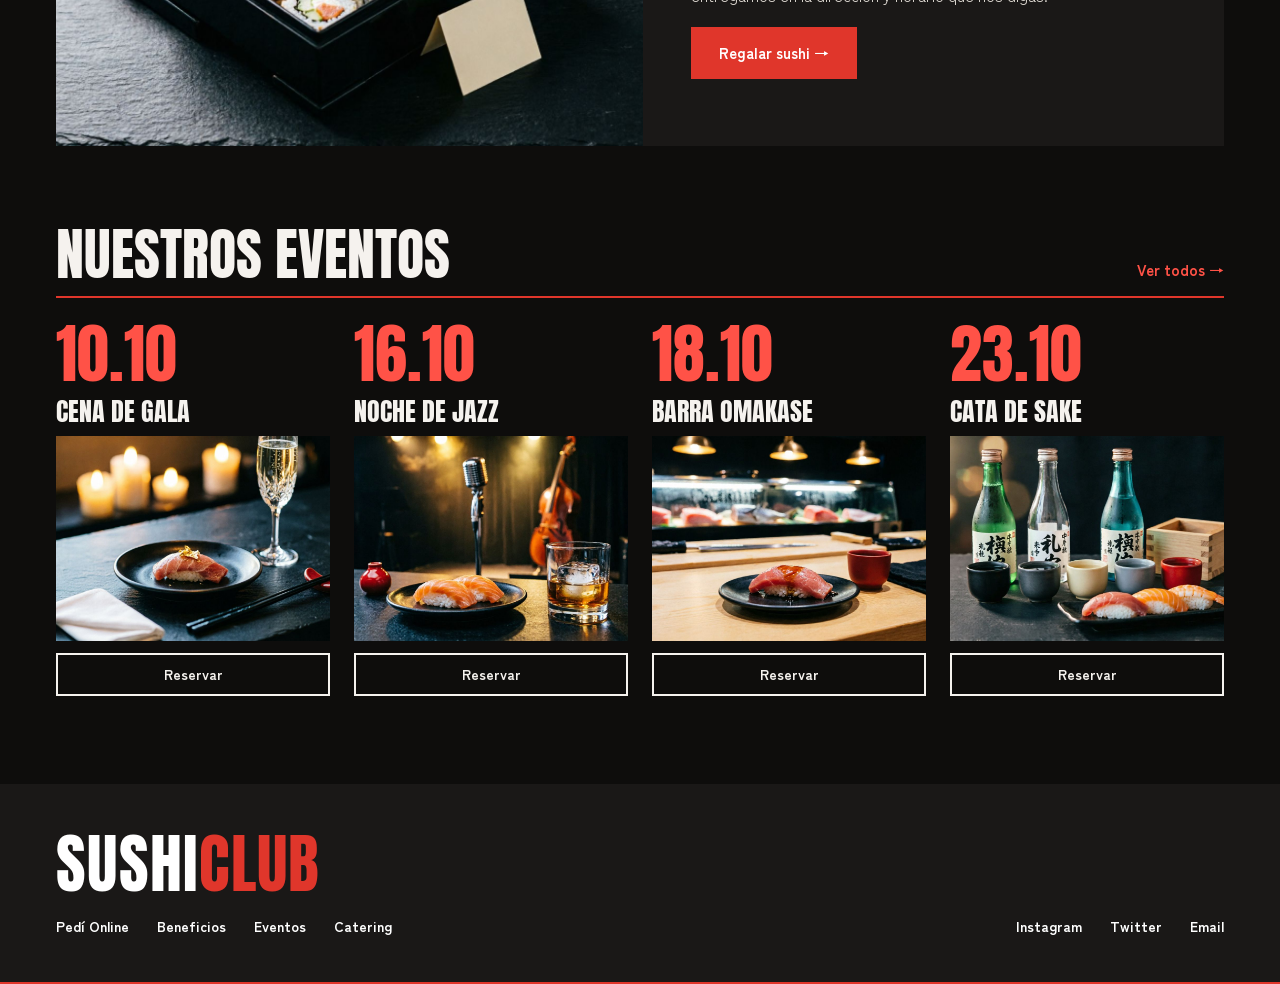
==== commit 0e5d3c6f: "Fixing some things" ====
--- a/index.html
+++ b/index.html
@@ -27,10 +27,13 @@
         <source src="video/hero.mp4" type="video/mp4">
       </video>
       <div class="contenedor portada__interior">
+        <div class="portada__sello" aria-hidden="true"><span class="portada__sello-numero">−20%</span><span class="portada__sello-texto">OFF</span></div>
         <div class="portada__contenido">
-          <h1 class="portada__titulo" id="titulo-portada"><span>El arte</span><span>del sushi</span></h1>
+          <span class="portada__antetitulo"><span class="portada__guion"></span>SOLO MARTES Y MIÉRCOLES</span>
+          <h1 class="portada__titulo" id="titulo-portada"><span>Combinado</span><span>Club</span></h1>
           <div class="portada__accion">
-            <a class="boton" href="pages/carta.html">Pedí online →</a>
+            <button type="button" class="boton" data-accion="agregar-portada">Pedir ahora →</button>
+            <span class="portada__precio"><span class="solo-desktop">45 piezas · </span><b>$ 42.900</b> <s>$ 53.600</s></span>
           </div>
         </div>
       </div>
--- a/css/index.css
+++ b/css/index.css
@@ -37,6 +37,24 @@
   display: flex;
   align-items: flex-end;
 }
+.portada__sello {
+  position: absolute;
+  right: 100px;
+  bottom: 64px;
+  z-index: 2;
+  width: 150px;
+  height: 150px;
+  border-radius: 50%;
+  background: var(--rojo);
+  color: #fff;
+  display: flex;
+  flex-direction: column;
+  align-items: center;
+  justify-content: center;
+  box-shadow: 0 10px 30px rgba(0, 0, 0, .45);
+}
+.portada__sello-numero { font: 400 44px/1 var(--fuente-titulo); }
+.portada__sello-texto { font: 700 12px var(--fuente-texto); letter-spacing: .2em; }
 .portada__contenido {
   position: relative;
   padding: 40px 0 64px;
@@ -44,12 +62,25 @@
   flex-direction: column;
   gap: 26px;
 }
+.portada__antetitulo {
+  display: flex;
+  gap: 10px;
+  align-items: center;
+  font: 700 13px var(--fuente-texto);
+  letter-spacing: .2em;
+  color: var(--texto-2);
+  white-space: nowrap;
+}
+.portada__guion { width: 28px; height: 2px; background: var(--rojo); }
 .portada__titulo {
   font: 400 88px/.92 var(--fuente-titulo);
   text-transform: uppercase;
 }
 .portada__titulo span { display: block; }
 .portada__accion { display: flex; flex-wrap: wrap; gap: 18px; align-items: center; }
+.portada__precio { font: 500 15px var(--fuente-texto); color: var(--texto-2); white-space: nowrap; }
+.portada__precio b { color: #fff; }
+.portada__precio s { color: var(--rojo-claro); }
 
 /* ---------- Bloques ---------- */
 .inicio-bloque { padding-top: 80px; }
@@ -104,6 +135,8 @@
 /* ---------- Tablet (≤ 1023px) ---------- */
 @media (max-width: 1023px) {
   .portada__interior { min-height: 520px; }
+  .portada__sello { right: 32px; bottom: 32px; width: 120px; height: 120px; }
+  .portada__sello-numero { font-size: 36px; }
   .portada__titulo { font-size: 68px; }
 
   .inicio-bloque { padding-top: 56px; }
@@ -130,10 +163,15 @@
     background: linear-gradient(0deg, rgba(14, 13, 12, .97) 35%, rgba(14, 13, 12, 0));
   }
   .portada__interior { min-height: 480px; }
+  .portada__sello { right: 18px; top: 22px; bottom: auto; width: 96px; height: 96px; }
+  .portada__sello-numero { font-size: 30px; }
+  .portada__sello-texto { font-size: 8px; }
   .portada__contenido { padding: 18px 0 26px; gap: 14px; }
+  .portada__antetitulo { font-size: 11px; }
   .portada__titulo { font-size: 52px; }
   .portada__accion { gap: 12px; }
   .portada__accion .boton { padding: 14px 20px; font-size: 14px; }
+  .portada__precio { font-size: 13px; }
 
   .inicio-bloque { padding-top: 44px; }
   .inicio-bloque--ultimo { padding-bottom: 44px; }
